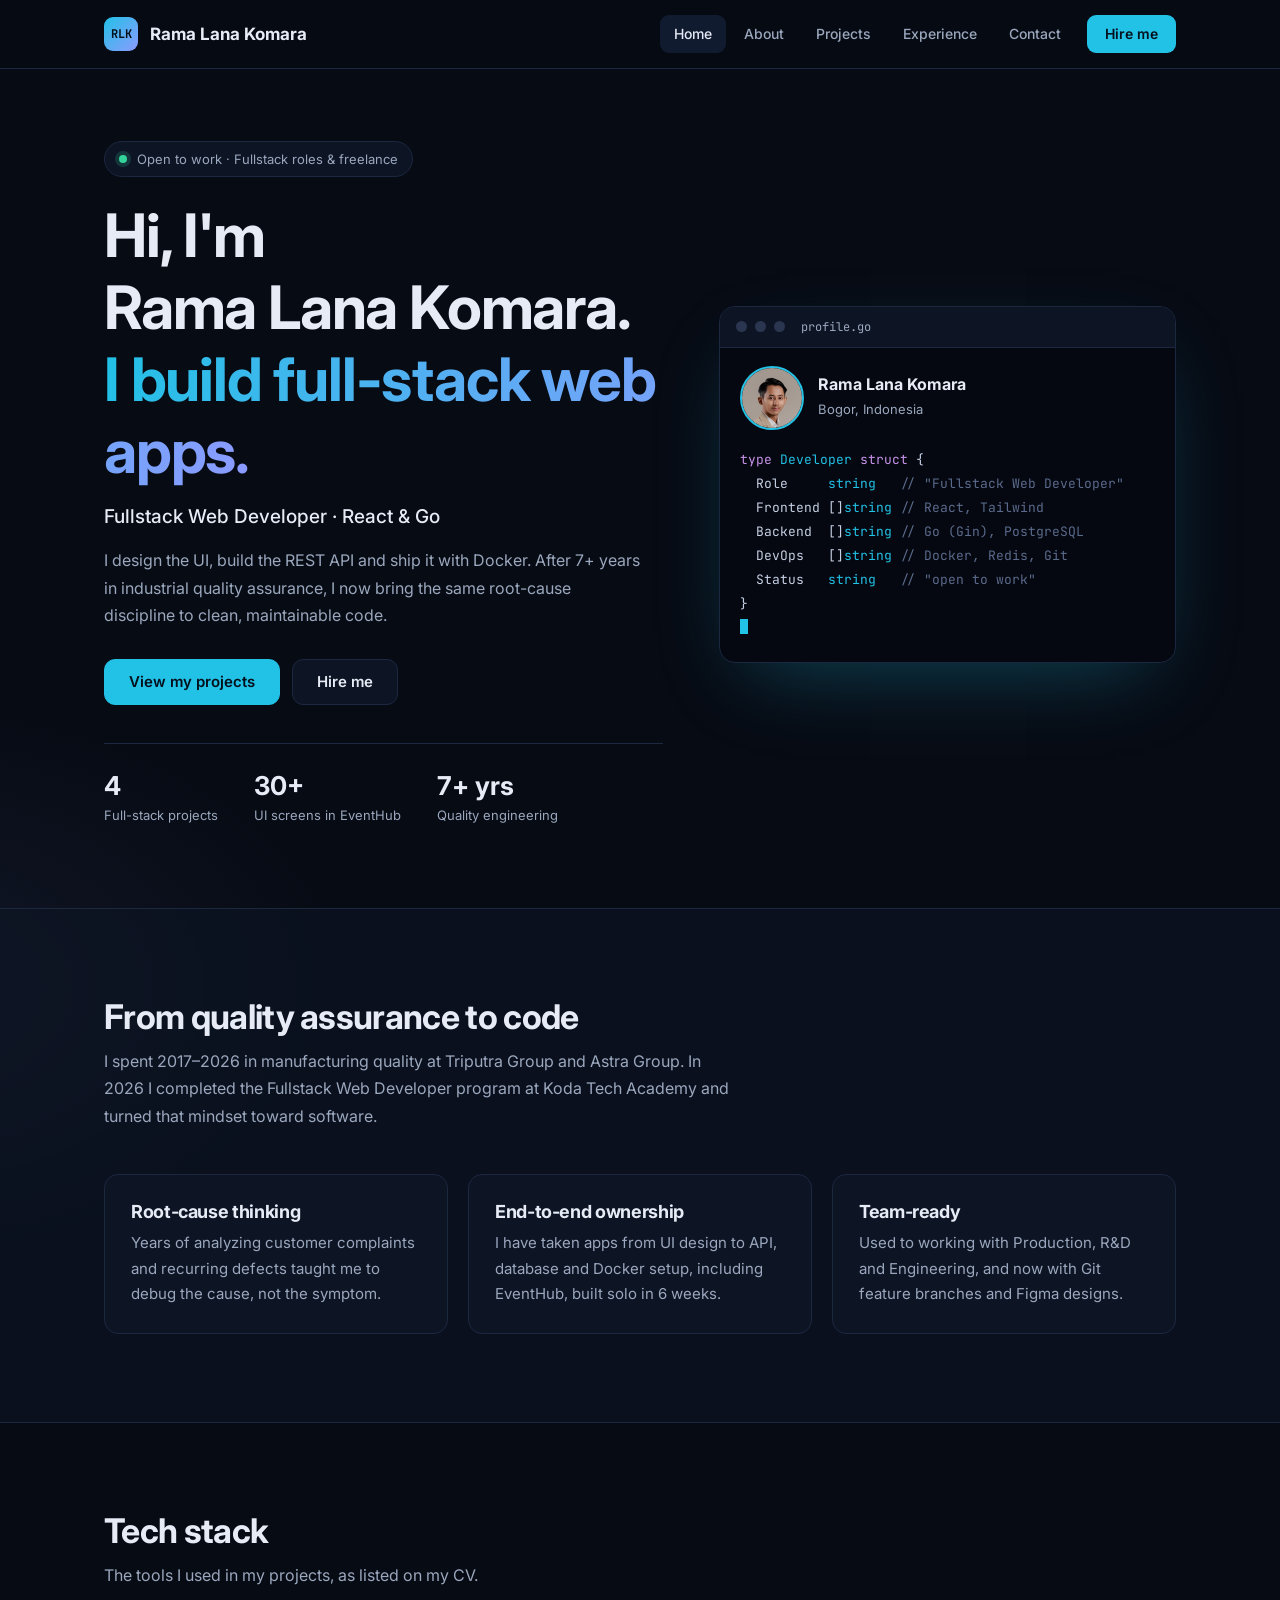
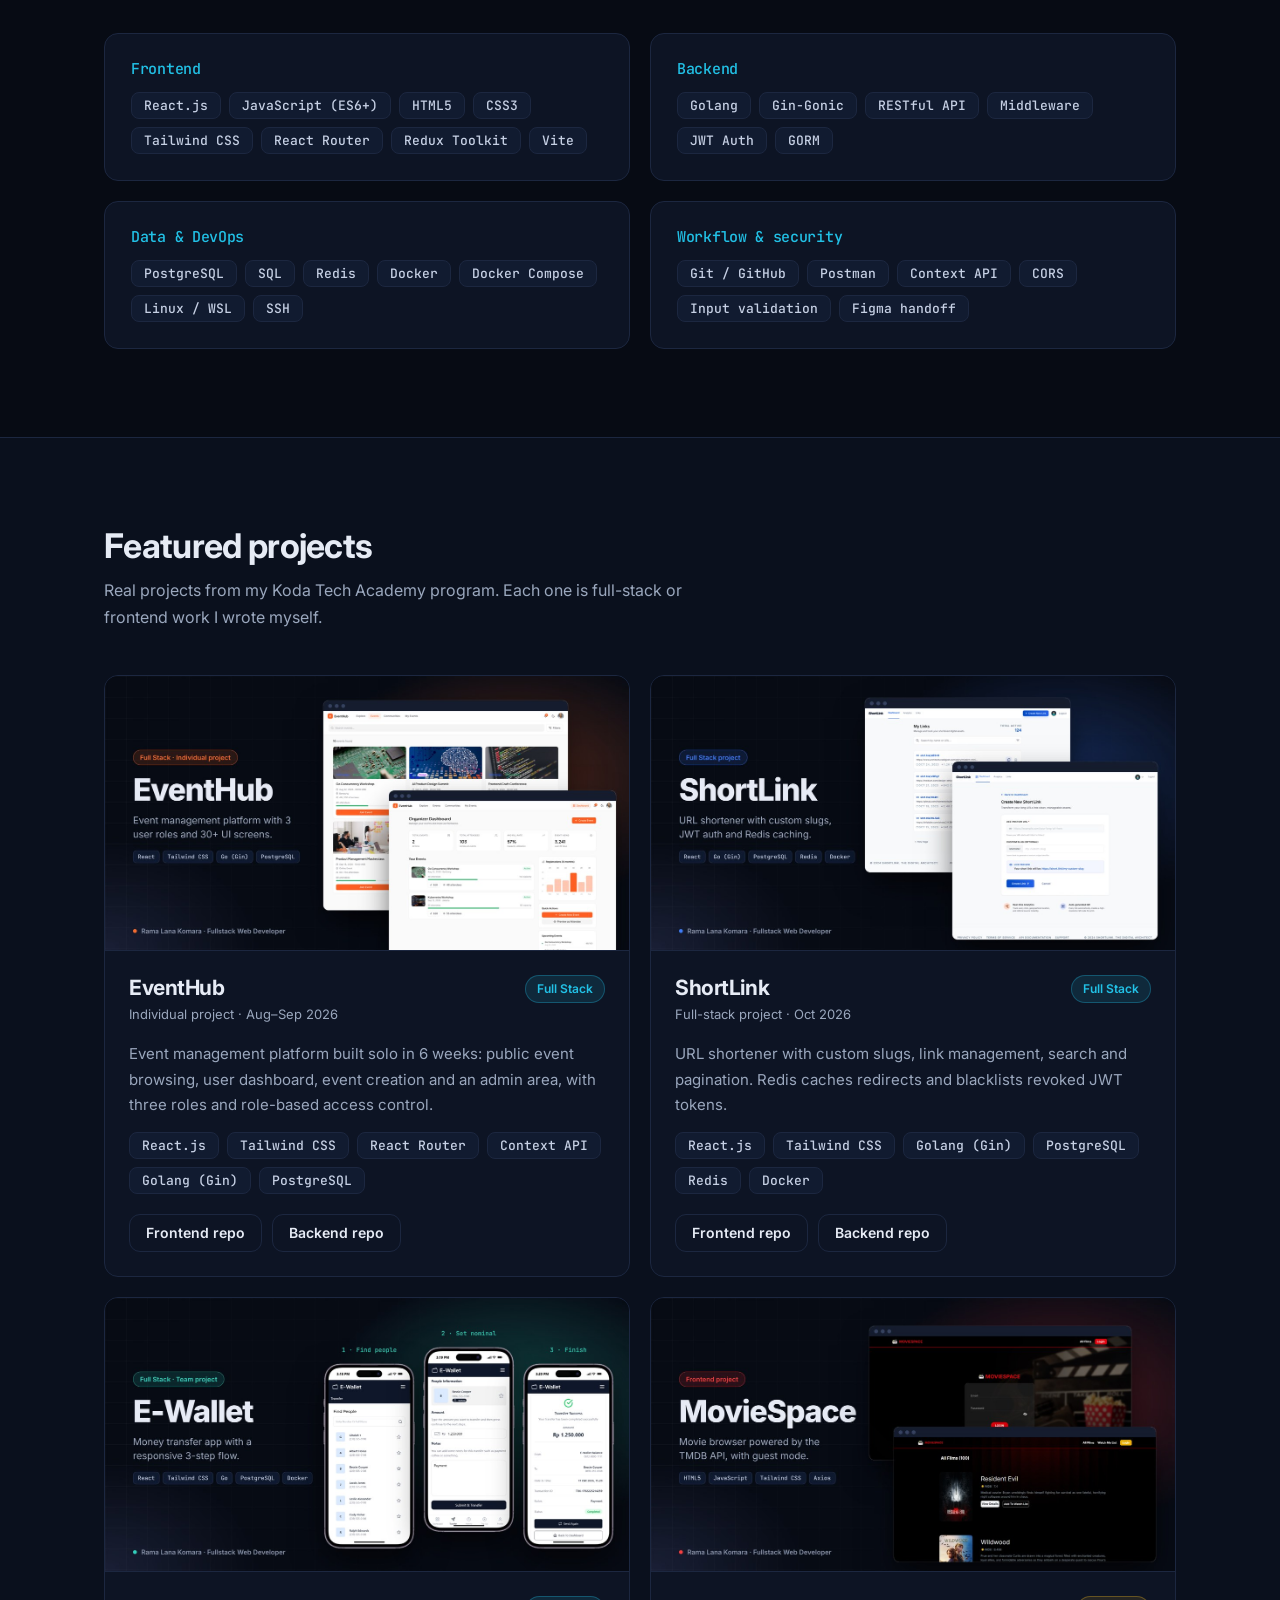
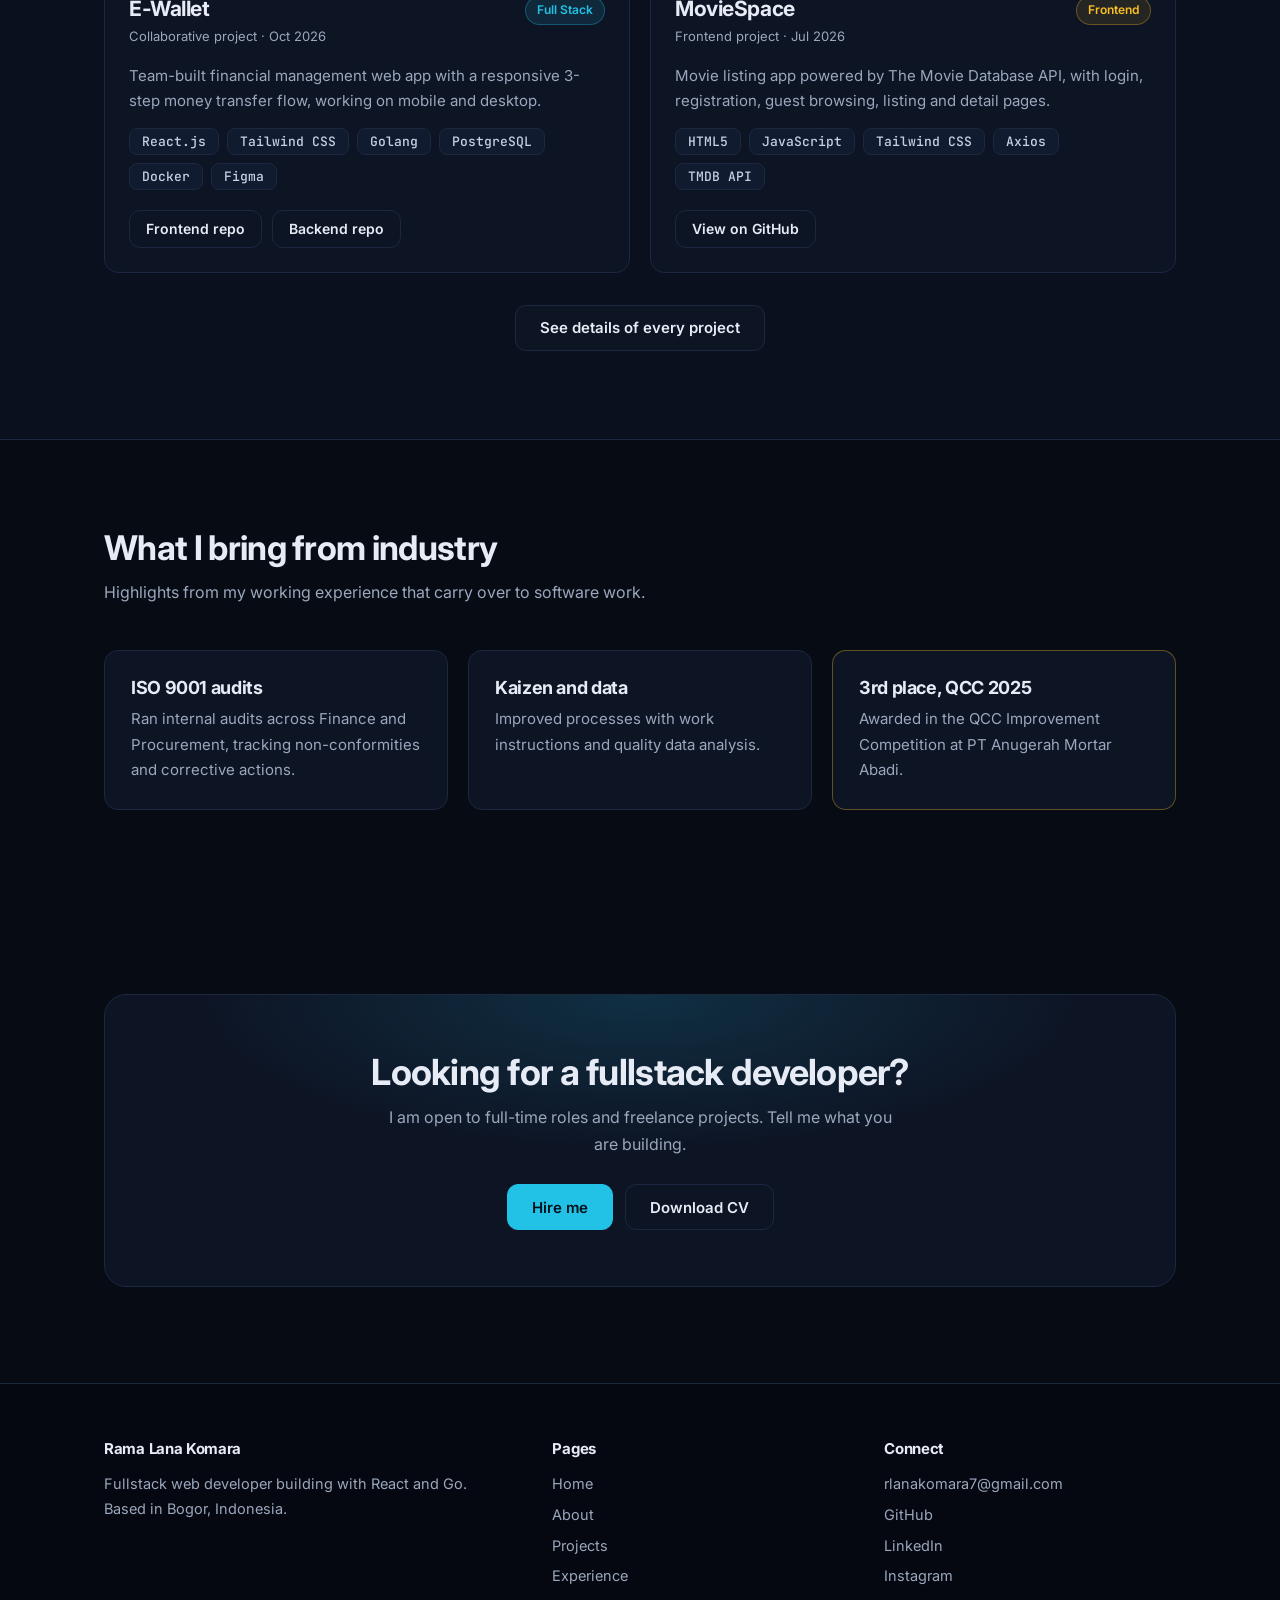
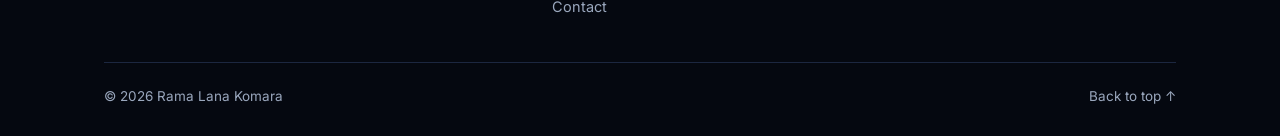
==== index.html @ b0b7e95e "Portfolio Updated" ====
<!doctype html>
<html lang="en">
  <head>
    <meta charset="UTF-8" />
    <meta name="viewport" content="width=device-width, initial-scale=1" />
    <meta name="format-detection" content="telephone=no" />
    <meta
      name="description"
      content="Fullstack Web Developer building with React and Go. Portfolio, projects and CV."
    />
    <meta name="theme-color" content="#070b14" />
    <title>Rama Lana Komara | Fullstack Web Developer</title>
    <link rel="preconnect" href="https://fonts.googleapis.com" />
    <link rel="preconnect" href="https://fonts.gstatic.com" crossorigin />
    <link
      href="https://fonts.googleapis.com/css2?family=Inter:wght@400;500;600;700&family=JetBrains+Mono:wght@400;500;700&display=swap"
      rel="stylesheet"
    />
    <link rel="stylesheet" href="styles.css" />
  </head>
  <body>
    <header>
      <div class="wrap bar">
        <a class="logo" href="index.html" aria-label="Rama Lana Komara, home"
          ><b>RLK</b>Rama Lana Komara</a
        >
        <button class="burger" aria-label="Toggle menu" aria-expanded="false">
          <span></span><span></span><span></span>
        </button>
        <nav aria-label="Main">
          <ul>
            <li><a href="index.html" aria-current="page">Home</a></li>
            <li><a href="about.html">About</a></li>
            <li><a href="project.html">Projects</a></li>
            <li><a href="experience.html">Experience</a></li>
            <li><a href="contact.html">Contact</a></li>
            <li><a href="contact.html?type=hire">Hire me</a></li>
          </ul>
        </nav>
      </div>
    </header>
    <main>
      <section class="hero" id="top">
        <div class="wrap">
          <div>
            <span class="pill"
              ><i class="dot"></i>Open to work · Fullstack roles &amp;
              freelance</span
            >
            <h1>
              Hi, I'm <br />
              Rama Lana Komara.<br /><span class="grad"
                >I build full-stack web apps.</span
              >
            </h1>
            <p class="role">Fullstack Web Developer · React &amp; Go</p>
            <p class="lead">
              I design the UI, build the REST API and ship it with Docker. After
              7+ years in industrial quality assurance, I now bring the same
              root-cause discipline to clean, maintainable code.
            </p>
            <div class="row">
              <a class="btn primary" href="project.html">View my projects</a
              ><a class="btn" href="contact.html?type=hire">Hire me</a>
            </div>
            <div class="stats">
              <div><b>4</b><span>Full-stack projects</span></div>
              <div><b>30+</b><span>UI screens in EventHub</span></div>
              <div><b>7+ yrs</b><span>Quality engineering</span></div>
            </div>
          </div>
          <div
            class="term"
            role="img"
            aria-label="Profile card written as Go code"
          >
            <div class="term-top">
              <i></i><i></i><i></i><span>profile.go</span>
            </div>
            <div class="term-id">
              <img src="assets/avatar.jpg" alt="Rama Lana Komara" />
              <div><b>Rama Lana Komara</b><span>Bogor, Indonesia</span></div>
            </div>
            <pre
              class="code"
            ><span class="k">type</span> <span class="t">Developer</span> <span class="k">struct</span> {
  Role     <span class="t">string</span>   <span class="c">// "Fullstack Web Developer"</span>
  Frontend []<span class="t">string</span> <span class="c">// React, Tailwind</span>
  Backend  []<span class="t">string</span> <span class="c">// Go (Gin), PostgreSQL</span>
  DevOps   []<span class="t">string</span> <span class="c">// Docker, Redis, Git</span>
  Status   <span class="t">string</span>   <span class="c">// "open to work"</span>
}
<span class="cur"></span></pre>
          </div>
        </div>
      </section>

      <section class="alt">
        <div class="wrap">
          <div class="head">
            <h2>From quality assurance to code</h2>
            <p>
              I spent 2017–2026 in manufacturing quality at Triputra Group and
              Astra Group. In 2026 I completed the Fullstack Web Developer
              program at Koda Tech Academy and turned that mindset toward
              software.
            </p>
          </div>
          <div class="grid g3">
            <div class="card">
              <h3>Root-cause thinking</h3>
              <p>
                Years of analyzing customer complaints and recurring defects
                taught me to debug the cause, not the symptom.
              </p>
            </div>
            <div class="card">
              <h3>End-to-end ownership</h3>
              <p>
                I have taken apps from UI design to API, database and Docker
                setup, including EventHub, built solo in 6 weeks.
              </p>
            </div>
            <div class="card">
              <h3>Team-ready</h3>
              <p>
                Used to working with Production, R&amp;D and Engineering, and
                now with Git feature branches and Figma designs.
              </p>
            </div>
          </div>
        </div>
      </section>

      <section>
        <div class="wrap">
          <div class="head">
            <h2>Tech stack</h2>
            <p>The tools I used in my projects, as listed on my CV.</p>
          </div>
          <div class="grid g2">
            <div class="card skill">
              <h3>Frontend</h3>
              <ul class="tags">
                <li>React.js</li>
                <li>JavaScript (ES6+)</li>
                <li>HTML5</li>
                <li>CSS3</li>
                <li>Tailwind CSS</li>
                <li>React Router</li>
                <li>Redux Toolkit</li>
                <li>Vite</li>
              </ul>
            </div>
            <div class="card skill">
              <h3>Backend</h3>
              <ul class="tags">
                <li>Golang</li>
                <li>Gin-Gonic</li>
                <li>RESTful API</li>
                <li>Middleware</li>
                <li>JWT Auth</li>
                <li>GORM</li>
              </ul>
            </div>
            <div class="card skill">
              <h3>Data & DevOps</h3>
              <ul class="tags">
                <li>PostgreSQL</li>
                <li>SQL</li>
                <li>Redis</li>
                <li>Docker</li>
                <li>Docker Compose</li>
                <li>Linux / WSL</li>
                <li>SSH</li>
              </ul>
            </div>
            <div class="card skill">
              <h3>Workflow & security</h3>
              <ul class="tags">
                <li>Git / GitHub</li>
                <li>Postman</li>
                <li>Context API</li>
                <li>CORS</li>
                <li>Input validation</li>
                <li>Figma handoff</li>
              </ul>
            </div>
          </div>
        </div>
      </section>

      <section class="alt">
        <div class="wrap">
          <div class="head">
            <h2>Featured projects</h2>
            <p>
              Real projects from my Koda Tech Academy program. Each one is
              full-stack or frontend work I wrote myself.
            </p>
          </div>
          <div class="grid g2">
            <article class="proj" data-cat="fullstack">
              <div class="cover">
                <img
                  src="assets/projects/eventhub.jpg"
                  alt="EventHub project preview"
                  width="1200"
                  height="627"
                  loading="lazy"
                />
              </div>
              <div class="pbody">
                <div class="ptop">
                  <div>
                    <h3>EventHub</h3>
                    <span class="muted" style="font-size: 13px"
                      >Individual project · Aug–Sep 2026</span
                    >
                  </div>
                  <span class="badge">Full Stack</span>
                </div>
                <p>
                  Event management platform built solo in 6 weeks: public event
                  browsing, user dashboard, event creation and an admin area,
                  with three roles and role-based access control.
                </p>
                <ul class="tags">
                  <li>React.js</li>
                  <li>Tailwind CSS</li>
                  <li>React Router</li>
                  <li>Context API</li>
                  <li>Golang (Gin)</li>
                  <li>PostgreSQL</li>
                </ul>
                <div class="pfoot">
                  <a
                    class="btn"
                    href="https://github.com/rlanakomara7/EventHub"
                    target="_blank"
                    rel="noopener"
                    >Frontend repo</a
                  ><a
                    class="btn"
                    href="https://github.com/rlanakomara7/koda-b9-eventhub-backend"
                    target="_blank"
                    rel="noopener"
                    >Backend repo</a
                  >
                </div>
              </div>
            </article>
            <article class="proj" data-cat="fullstack">
              <div class="cover">
                <img
                  src="assets/projects/shortlink.jpg"
                  alt="ShortLink project preview"
                  width="1200"
                  height="627"
                  loading="lazy"
                />
              </div>
              <div class="pbody">
                <div class="ptop">
                  <div>
                    <h3>ShortLink</h3>
                    <span class="muted" style="font-size: 13px"
                      >Full-stack project · Oct 2026</span
                    >
                  </div>
                  <span class="badge">Full Stack</span>
                </div>
                <p>
                  URL shortener with custom slugs, link management, search and
                  pagination. Redis caches redirects and blacklists revoked JWT
                  tokens.
                </p>
                <ul class="tags">
                  <li>React.js</li>
                  <li>Tailwind CSS</li>
                  <li>Golang (Gin)</li>
                  <li>PostgreSQL</li>
                  <li>Redis</li>
                  <li>Docker</li>
                </ul>
                <div class="pfoot">
                  <a
                    class="btn"
                    href="https://github.com/rlanakomara7/ShortLink-App-Frontend"
                    target="_blank"
                    rel="noopener"
                    >Frontend repo</a
                  ><a
                    class="btn"
                    href="https://github.com/rlanakomara7/ShortLink-App-Backend"
                    target="_blank"
                    rel="noopener"
                    >Backend repo</a
                  >
                </div>
              </div>
            </article>
            <article class="proj" data-cat="fullstack">
              <div class="cover">
                <img
                  src="assets/projects/ewallet.jpg"
                  alt="E-Wallet project preview"
                  width="1200"
                  height="627"
                  loading="lazy"
                />
              </div>
              <div class="pbody">
                <div class="ptop">
                  <div>
                    <h3>E-Wallet</h3>
                    <span class="muted" style="font-size: 13px"
                      >Collaborative project · Oct 2026</span
                    >
                  </div>
                  <span class="badge">Full Stack</span>
                </div>
                <p>
                  Team-built financial management web app with a responsive
                  3-step money transfer flow, working on mobile and desktop.
                </p>
                <ul class="tags">
                  <li>React.js</li>
                  <li>Tailwind CSS</li>
                  <li>Golang</li>
                  <li>PostgreSQL</li>
                  <li>Docker</li>
                  <li>Figma</li>
                </ul>
                <div class="pfoot">
                  <a
                    class="btn"
                    href="https://github.com/rlanakomara7/fe-workers-ewallet"
                    target="_blank"
                    rel="noopener"
                    >Frontend repo</a
                  ><a
                    class="btn"
                    href="https://github.com/rlanakomara7/api-workers-ewallet-be/tree/main/internal"
                    target="_blank"
                    rel="noopener"
                    >Backend repo</a
                  >
                </div>
              </div>
            </article>
            <article class="proj" data-cat="frontend">
              <div class="cover">
                <img
                  src="assets/projects/moviespace.jpg"
                  alt="MovieSpace project preview"
                  width="1200"
                  height="627"
                  loading="lazy"
                />
              </div>
              <div class="pbody">
                <div class="ptop">
                  <div>
                    <h3>MovieSpace</h3>
                    <span class="muted" style="font-size: 13px"
                      >Frontend project · Jul 2026</span
                    >
                  </div>
                  <span class="badge fe">Frontend</span>
                </div>
                <p>
                  Movie listing app powered by The Movie Database API, with
                  login, registration, guest browsing, listing and detail pages.
                </p>
                <ul class="tags">
                  <li>HTML5</li>
                  <li>JavaScript</li>
                  <li>Tailwind CSS</li>
                  <li>Axios</li>
                  <li>TMDB API</li>
                </ul>
                <div class="pfoot">
                  <a
                    class="btn"
                    href="https://github.com/rlanakomara7/Movie-Catalog-App-Rama-Lana-Komara"
                    target="_blank"
                    rel="noopener"
                    >View on GitHub</a
                  >
                </div>
              </div>
            </article>
          </div>
          <div class="more">
            <a class="btn" href="project.html">See details of every project</a>
          </div>
        </div>
      </section>

      <section>
        <div class="wrap">
          <div class="head">
            <h2>What I bring from industry</h2>
            <p>
              Highlights from my working experience that carry over to software
              work.
            </p>
          </div>
          <div class="grid g3">
            <div class="card">
              <h3>ISO 9001 audits</h3>
              <p>
                Ran internal audits across Finance and Procurement, tracking
                non-conformities and corrective actions.
              </p>
            </div>
            <div class="card">
              <h3>Kaizen and data</h3>
              <p>
                Improved processes with work instructions and quality data
                analysis.
              </p>
            </div>
            <div class="card" style="border-color: rgba(251, 191, 36, 0.35)">
              <h3>3rd place, QCC 2025</h3>
              <p>
                Awarded in the QCC Improvement Competition at PT Anugerah Mortar
                Abadi.
              </p>
            </div>
          </div>
        </div>
      </section>
      <section class="cta">
        <div class="wrap">
          <div class="box">
            <h2>Looking for a fullstack developer?</h2>
            <p>
              I am open to full-time roles and freelance projects. Tell me what
              you are building.
            </p>
            <div class="row">
              <a class="btn primary" href="contact.html?type=hire">Hire me</a
              ><a class="btn" href="assets/CV_RamaLanaKomara.pdf" download
                >Download CV</a
              >
            </div>
          </div>
        </div>
      </section>
    </main>
    <footer>
      <div class="wrap">
        <div class="fgrid">
          <div>
            <h3>Rama Lana Komara</h3>
            <p>
              Fullstack web developer building with React and Go. Based in
              Bogor, Indonesia.
            </p>
          </div>
          <div>
            <h3>Pages</h3>
            <ul>
              <li><a href="index.html">Home</a></li>
              <li><a href="about.html">About</a></li>
              <li><a href="project.html">Projects</a></li>
              <li><a href="experience.html">Experience</a></li>
              <li><a href="contact.html">Contact</a></li>
            </ul>
          </div>
          <div>
            <h3>Connect</h3>
            <ul>
              <li>
                <a href="mailto:rlanakomara7@gmail.com"
                  >rlanakomara7@gmail.com</a
                >
              </li>
              <li>
                <a
                  href="https://github.com/rlanakomara7"
                  target="_blank"
                  rel="noopener"
                  >GitHub</a
                >
              </li>
              <li>
                <a
                  href="https://www.linkedin.com/in/rama-lana-komara/"
                  target="_blank"
                  rel="noopener"
                  >LinkedIn</a
                >
              </li>
              <li>
                <a
                  href="https://www.instagram.com/ramalana.k/"
                  target="_blank"
                  rel="noopener"
                  >Instagram</a
                >
              </li>
            </ul>
          </div>
        </div>
        <div class="copy">
          <span>&copy; 2026 Rama Lana Komara</span
          ><a href="#top">Back to top ↑</a>
        </div>
      </div>
    </footer>
    <script src="script.js"></script>
  </body>
</html>
---- styles.css ----
:root{--bg:#070b14;--surface:#0d1424;--surface2:#111b30;--line:#1c2740;--text:#e6ebf5;--muted:#9aa7bd;--accent:#22c1e6;--accent2:#8b9bff;--amber:#fbbf24;--ok:#34d399;--r:14px;--mono:"JetBrains Mono",ui-monospace,Menlo,Consolas,monospace}
*{margin:0;padding:0;box-sizing:border-box}
html{scroll-behavior:smooth}
body{font-family:"Inter",system-ui,sans-serif;background:var(--bg);color:var(--text);line-height:1.7;overflow-x:hidden;background-image:radial-gradient(60rem 30rem at 85% -10%,rgba(34,193,230,.12),transparent 60%),radial-gradient(50rem 30rem at -10% 20%,rgba(139,155,255,.09),transparent 60%)}
a{color:inherit;text-decoration:none}
ul{list-style:none}
:focus-visible{outline:2px solid var(--accent);outline-offset:3px;border-radius:6px}
.wrap{max-width:1120px;margin:0 auto;padding:0 24px}
section{padding:88px 0}
.alt{background:rgba(13,20,36,.6);border-block:1px solid var(--line)}
h1,h2,h3{line-height:1.2;letter-spacing:-.02em}
.head{max-width:640px;margin-bottom:44px}
.head h2{font-size:clamp(26px,3.4vw,34px);margin-bottom:10px}
.head p,.muted{color:var(--muted)}
.mono{font-family:var(--mono)}
/* header */
header{position:sticky;top:0;z-index:50;background:rgba(7,11,20,.82);backdrop-filter:blur(14px);border-bottom:1px solid var(--line)}
.bar{height:68px;display:flex;align-items:center;justify-content:space-between;gap:24px}
.logo{display:flex;align-items:center;gap:12px;font-weight:700;font-size:17px;line-height:1}
.logo b{display:grid;place-items:center;width:34px;height:34px;border-radius:9px;background:linear-gradient(135deg,var(--accent),var(--accent2));color:#04101c;font:700 12px var(--mono)}
nav ul{display:flex;align-items:center;gap:4px}
nav a{display:flex;align-items:center;height:38px;padding:0 14px;border-radius:9px;font-size:14px;font-weight:500;color:var(--muted);transition:.2s}
nav a:hover{color:var(--text);background:var(--surface2)}
nav a[aria-current]{color:var(--text);background:var(--surface2)}
nav li:last-child{margin-left:8px}
nav li:last-child a{background:var(--accent);color:#04101c;font-weight:600;padding:0 18px}
nav li:last-child a:hover{background:#5fd6f0}
.burger{display:none;width:40px;height:40px;border:1px solid var(--line);border-radius:10px;background:var(--surface);cursor:pointer;flex-direction:column;justify-content:center;align-items:center;gap:5px}
.burger span{width:18px;height:2px;background:var(--text);border-radius:2px;transition:.25s}
.burger[aria-expanded=true] span:nth-child(1){transform:translateY(7px) rotate(45deg)}
.burger[aria-expanded=true] span:nth-child(2){opacity:0}
.burger[aria-expanded=true] span:nth-child(3){transform:translateY(-7px) rotate(-45deg)}
/* buttons */
.btn{display:inline-flex;align-items:center;justify-content:center;gap:8px;height:46px;padding:0 24px;border-radius:11px;font-weight:600;font-size:15px;border:1px solid var(--line);background:var(--surface);cursor:pointer;transition:.2s;font-family:inherit;color:var(--text)}
.btn:hover{border-color:var(--accent);transform:translateY(-1px)}
.btn.primary{background:var(--accent);color:#04101c;border-color:var(--accent)}
.btn.primary:hover{background:#5fd6f0}
.row{display:flex;flex-wrap:wrap;gap:12px}
/* hero */
.hero{padding:72px 0 80px}
.hero .wrap{display:grid;grid-template-columns:1.1fr .9fr;gap:56px;align-items:center}
.pill{display:inline-flex;align-items:center;gap:10px;padding:6px 14px;border:1px solid var(--line);border-radius:99px;background:var(--surface);font-size:13px;color:var(--muted);margin-bottom:22px}
.dot{width:8px;height:8px;border-radius:50%;background:var(--ok);box-shadow:0 0 0 4px rgba(52,211,153,.18)}
.hero h1{font-size:clamp(38px,5.4vw,60px);margin-bottom:14px}
.grad{background:linear-gradient(100deg,var(--accent),var(--accent2));-webkit-background-clip:text;background-clip:text;color:transparent}
.role{font-size:19px;color:var(--text);font-weight:500;margin-bottom:14px}
.hero .lead{color:var(--muted);max-width:540px;margin-bottom:30px}
.stats{display:flex;gap:36px;margin-top:38px;padding-top:26px;border-top:1px solid var(--line)}
.stats b{display:block;font-size:26px;line-height:1.2}
.stats span{font-size:13px;color:var(--muted)}
.term{background:#050810;border:1px solid var(--line);border-radius:16px;box-shadow:0 30px 80px -30px rgba(34,193,230,.35);overflow:hidden}
.term-top{display:flex;align-items:center;gap:8px;padding:12px 16px;border-bottom:1px solid var(--line);background:var(--surface)}
.term-top i{width:11px;height:11px;border-radius:50%;background:#2a3550}
.term-top span{margin-left:8px;font:12px var(--mono);color:var(--muted)}
.term-id{display:flex;align-items:center;gap:14px;padding:18px 20px 4px}
.term-id img{width:64px;height:64px;border-radius:50%;object-fit:cover;object-position:50% 50%;border:2px solid var(--accent)}
.term-id b{display:block;line-height:1.3}
.term-id span{font-size:13px;color:var(--muted)}
pre.code{padding:14px 20px 22px;font:13px/1.85 var(--mono);color:#c6d0e4;overflow-x:auto}
.k{color:#c792ea}.t{color:var(--accent)}.s{color:#a5e075}.c{color:#5b6b8c}
.cur{display:inline-block;width:8px;height:15px;background:var(--accent);vertical-align:-2px;animation:blink 1.1s steps(1) infinite}
@keyframes blink{50%{opacity:0}}
/* cards & grids */
.grid{display:grid;gap:20px}
.g3{grid-template-columns:repeat(3,1fr)}.g2{grid-template-columns:repeat(2,1fr)}
.card{background:var(--surface);border:1px solid var(--line);border-radius:var(--r);padding:26px}
.card h3{font-size:18px;margin-bottom:8px}
.card p{color:var(--muted);font-size:15px}
.tags{display:flex;flex-wrap:wrap;gap:8px}
.tags li{padding:4px 12px;border:1px solid var(--line);border-radius:8px;background:var(--surface2);font:500 13px var(--mono);color:#c6d0e4}
.skill h3{font-size:15px;color:var(--accent);margin-bottom:14px;font-family:var(--mono);font-weight:500}
/* projects */
.filters{display:flex;flex-wrap:wrap;gap:8px;margin-bottom:28px}
.filter{height:40px;padding:0 18px;border-radius:99px;border:1px solid var(--line);background:var(--surface);color:var(--muted);font:500 14px "Inter",sans-serif;cursor:pointer;transition:.2s}
.filter:hover{color:var(--text);border-color:var(--accent)}
.filter[aria-pressed=true]{background:var(--accent);color:#04101c;border-color:var(--accent);font-weight:600}
.filter small{opacity:.7;margin-left:6px}
.proj{display:flex;flex-direction:column;background:var(--surface);border:1px solid var(--line);border-radius:var(--r);overflow:hidden;transition:.2s}
.proj:hover{border-color:#2b3b5e}
.proj[hidden]{display:none}
.cover{height:190px;padding:18px;display:flex;flex-direction:column;justify-content:center;gap:8px;font:12.5px/1.6 var(--mono);color:#c6d0e4;border-bottom:1px solid var(--line);background:linear-gradient(135deg,#0a1226,#0d1b36)}
.cover.c2{background:linear-gradient(135deg,#0a1a24,#0c2a33)}.cover.c3{background:linear-gradient(135deg,#140f2a,#1b1840)}.cover.c4{background:linear-gradient(135deg,#1a1220,#2a1530)}
.chips{display:flex;flex-wrap:wrap;gap:8px}
.chip{padding:3px 10px;border-radius:7px;background:rgba(255,255,255,.07);border:1px solid rgba(255,255,255,.1)}
.posters{display:grid;grid-template-columns:repeat(5,1fr);gap:7px}
.posters i{aspect-ratio:2/3;border-radius:5px;background:linear-gradient(160deg,#ff8a65,#8b5cf6);opacity:.85}
.posters i:nth-child(2n){background:linear-gradient(160deg,#22c1e6,#4f46e5)}.posters i:nth-child(3n){background:linear-gradient(160deg,#fbbf24,#ef4444)}
.pbody{padding:24px;display:flex;flex-direction:column;gap:14px;flex:1}
.ptop{display:flex;justify-content:space-between;align-items:start;gap:12px}
.ptop h3{font-size:21px}
.badge{flex:none;padding:3px 11px;border-radius:99px;font-size:12px;font-weight:600;background:rgba(34,193,230,.12);color:var(--accent);border:1px solid rgba(34,193,230,.3)}
.badge.fe{background:rgba(251,191,36,.1);color:var(--amber);border-color:rgba(251,191,36,.3)}
.pbody>p{color:var(--muted);font-size:15px}
details{border-top:1px solid var(--line);padding-top:12px}
summary{cursor:pointer;font-size:14px;font-weight:600;color:var(--accent);list-style:none}
summary::-webkit-details-marker{display:none}
summary::after{content:" +"}details[open] summary::after{content:" −"}
details ul{margin:12px 0 0 18px;list-style:disc;color:var(--muted);font-size:14px;display:grid;gap:6px}
.pfoot{margin-top:auto;display:flex;gap:10px;padding-top:6px}
.pfoot .btn{height:38px;padding:0 16px;font-size:14px}
.more{margin-top:32px;text-align:center}
/* page header */
.ph{padding:72px 0 40px}
.ph h1{font-size:clamp(34px,5vw,50px);margin-bottom:12px}
.ph p{color:var(--muted);max-width:620px}
/* timeline */
.tl{border-left:1px solid var(--line);margin-left:6px;display:grid;gap:22px}
.tli{position:relative;padding-left:28px}
.tli::before{content:"";position:absolute;left:-6px;top:9px;width:11px;height:11px;border-radius:50%;background:var(--accent);box-shadow:0 0 0 4px var(--bg)}
.tli .card{padding:24px}
.tlh{display:flex;justify-content:space-between;flex-wrap:wrap;gap:4px 16px;margin-bottom:4px}
.tlh h3{margin:0}
.date{font:13px var(--mono);color:var(--accent)}
.org{color:var(--muted);font-size:14px;margin-bottom:12px}
.card ul.bul{list-style:disc;margin-left:18px;display:grid;gap:6px;color:var(--muted);font-size:14.5px}
.award{border-color:rgba(251,191,36,.35);background:linear-gradient(135deg,rgba(251,191,36,.08),var(--surface))}
.award .date{color:var(--amber)}
/* about */
.about{display:grid;grid-template-columns:.8fr 1.2fr;gap:56px;align-items:center}
.about img{width:100%;aspect-ratio:1;object-fit:cover;object-position:50% 20%;border-radius:20px;border:1px solid var(--line)}
.about p{color:var(--muted);margin-bottom:16px}
/* cta */
.cta{text-align:center;padding:96px 0}
.cta .box{padding:56px 24px;border:1px solid var(--line);border-radius:22px;background:radial-gradient(40rem 14rem at 50% 0,rgba(34,193,230,.16),transparent 70%),var(--surface)}
.cta h2{font-size:clamp(26px,3.6vw,36px);margin-bottom:10px}
.cta p{color:var(--muted);max-width:520px;margin:0 auto 26px}
.cta .row{justify-content:center}
/* contact */
.clayout{display:grid;grid-template-columns:1.3fr .7fr;gap:28px;align-items:start}
form{display:grid;gap:18px}
.two{display:grid;grid-template-columns:1fr 1fr;gap:18px}
label{display:grid;gap:7px;font-size:14px;font-weight:500}
label em{color:var(--accent);font-style:normal}
input,select,textarea{width:100%;padding:12px 14px;border-radius:10px;border:1px solid var(--line);background:var(--bg);color:var(--text);font:15px "Inter",sans-serif;transition:.2s}
input:focus,select:focus,textarea:focus{outline:none;border-color:var(--accent);box-shadow:0 0 0 3px rgba(34,193,230,.2)}
textarea{min-height:140px;resize:vertical}
.hp{position:absolute;left:-9999px}
.status{padding:12px 16px;border-radius:10px;font-size:14px;border:1px solid var(--line)}
.status[hidden]{display:none}.status.ok{border-color:rgba(52,211,153,.5);background:rgba(52,211,153,.08);color:#a7f3d0}.status.err{border-color:rgba(251,113,133,.5);background:rgba(251,113,133,.08);color:#fecdd3}
.side{display:grid;gap:20px}
.side h3{margin-bottom:14px}
.info{display:grid;gap:14px;font-size:14.5px}
.info small{display:block;color:var(--muted);font-size:12.5px}
.info a{color:var(--accent)}
.hire li{display:flex;gap:10px;color:var(--muted);font-size:14.5px;margin-bottom:10px}
.hire li::before{content:"✓";color:var(--ok);font-weight:700}
/* footer */
footer{border-top:1px solid var(--line);padding:56px 0 28px;background:#050810}
.fgrid{display:grid;grid-template-columns:1.4fr 1fr 1fr;gap:40px;margin-bottom:36px}
footer h3{font-size:15px;margin-bottom:14px}
footer p,footer li{color:var(--muted);font-size:14.5px}
footer li{margin-bottom:6px}
footer a:hover{color:var(--accent)}
.copy{display:flex;justify-content:space-between;gap:12px;flex-wrap:wrap;padding-top:22px;border-top:1px solid var(--line);font-size:13.5px;color:var(--muted)}
@media(max-width:900px){
.hero .wrap,.about,.clayout{grid-template-columns:1fr}
.g3{grid-template-columns:1fr 1fr}.fgrid{grid-template-columns:1fr 1fr}
.burger{display:flex}
nav{position:absolute;top:68px;left:0;right:0;background:var(--bg);border-bottom:1px solid var(--line);display:none;padding:12px 24px 20px}
nav.open{display:block}
nav ul{flex-direction:column;align-items:stretch}
nav li:last-child{margin:8px 0 0}nav li:last-child a{justify-content:center}
}
@media(max-width:640px){
section{padding:64px 0}
.g3,.g2,.two,.fgrid{grid-template-columns:1fr}
.stats{gap:22px}.cover{height:170px}
}
@media(prefers-reduced-motion:reduce){*{animation:none!important;transition:none!important}html{scroll-behavior:auto}}

.cover{height:auto;padding:0;display:block;aspect-ratio:1200/627;background:none}.cover img{width:100%;height:100%;object-fit:cover;display:block}
.pfoot{flex-wrap:wrap}
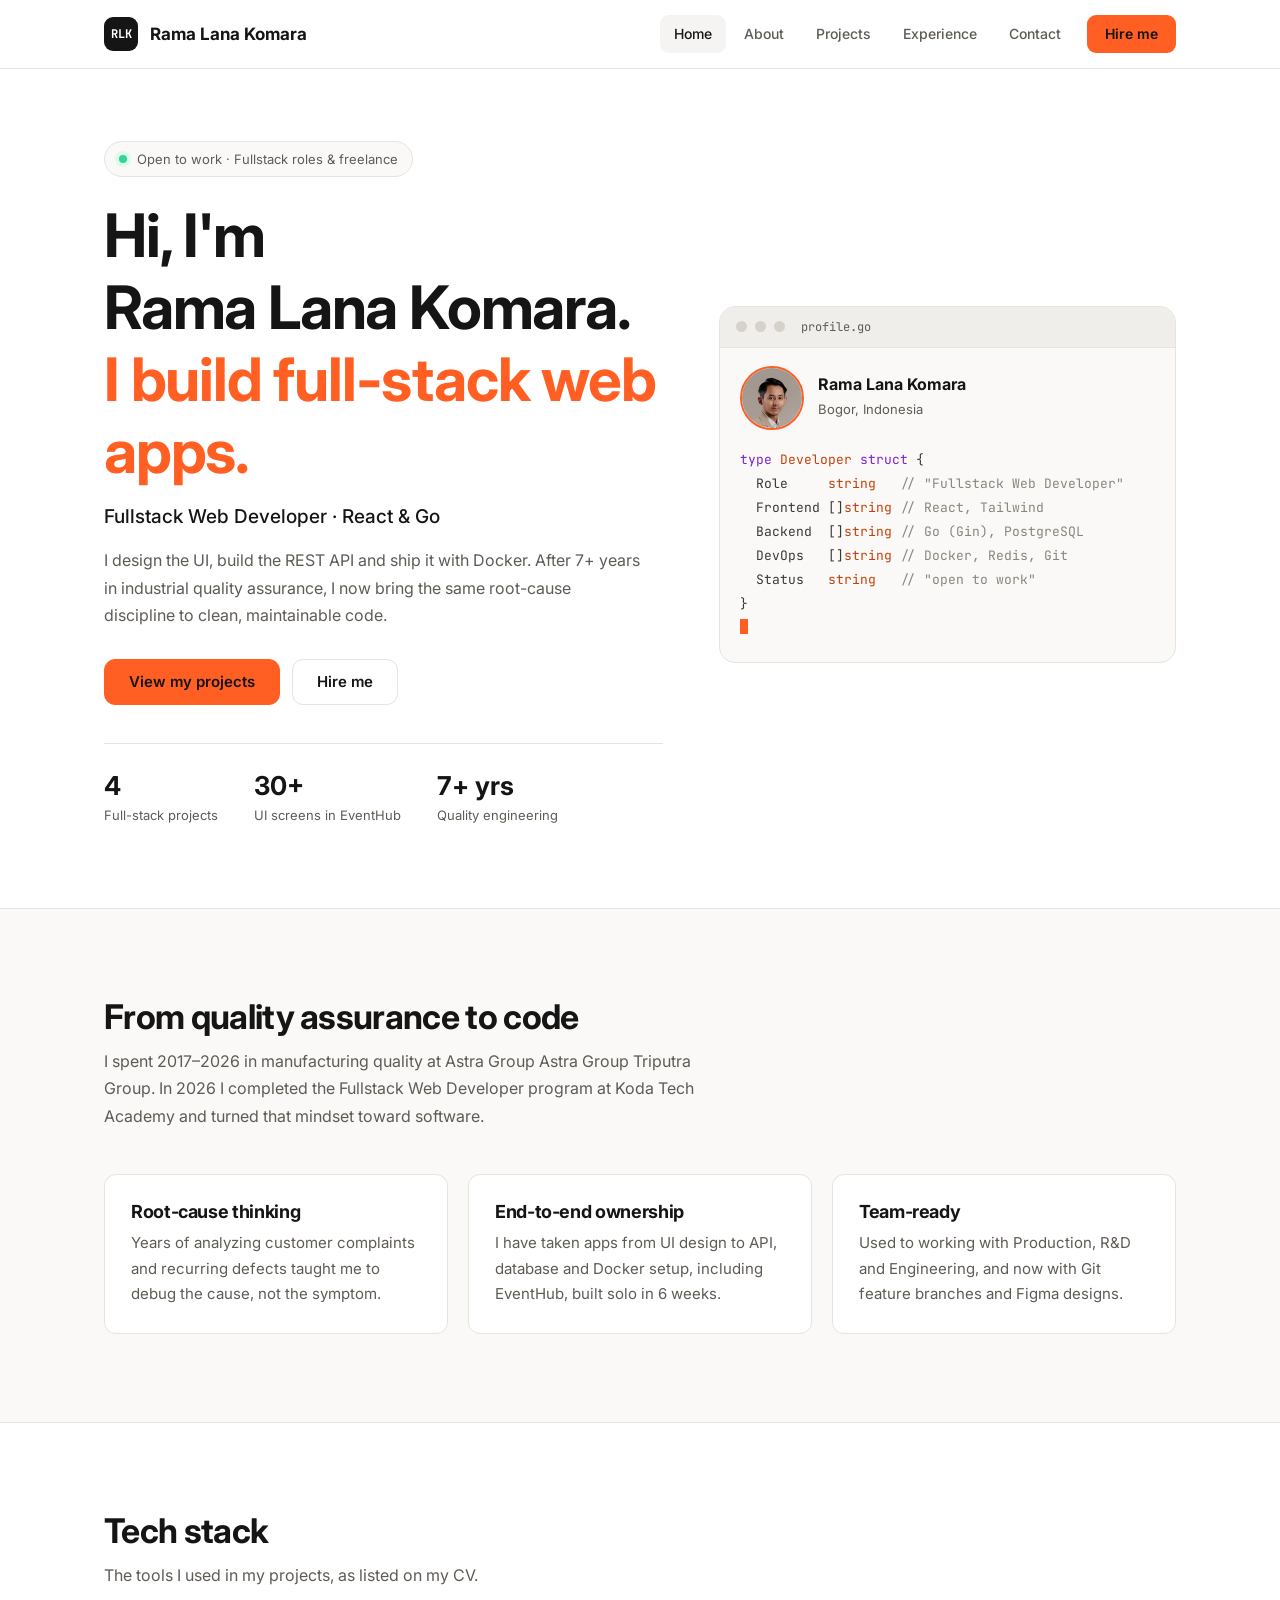
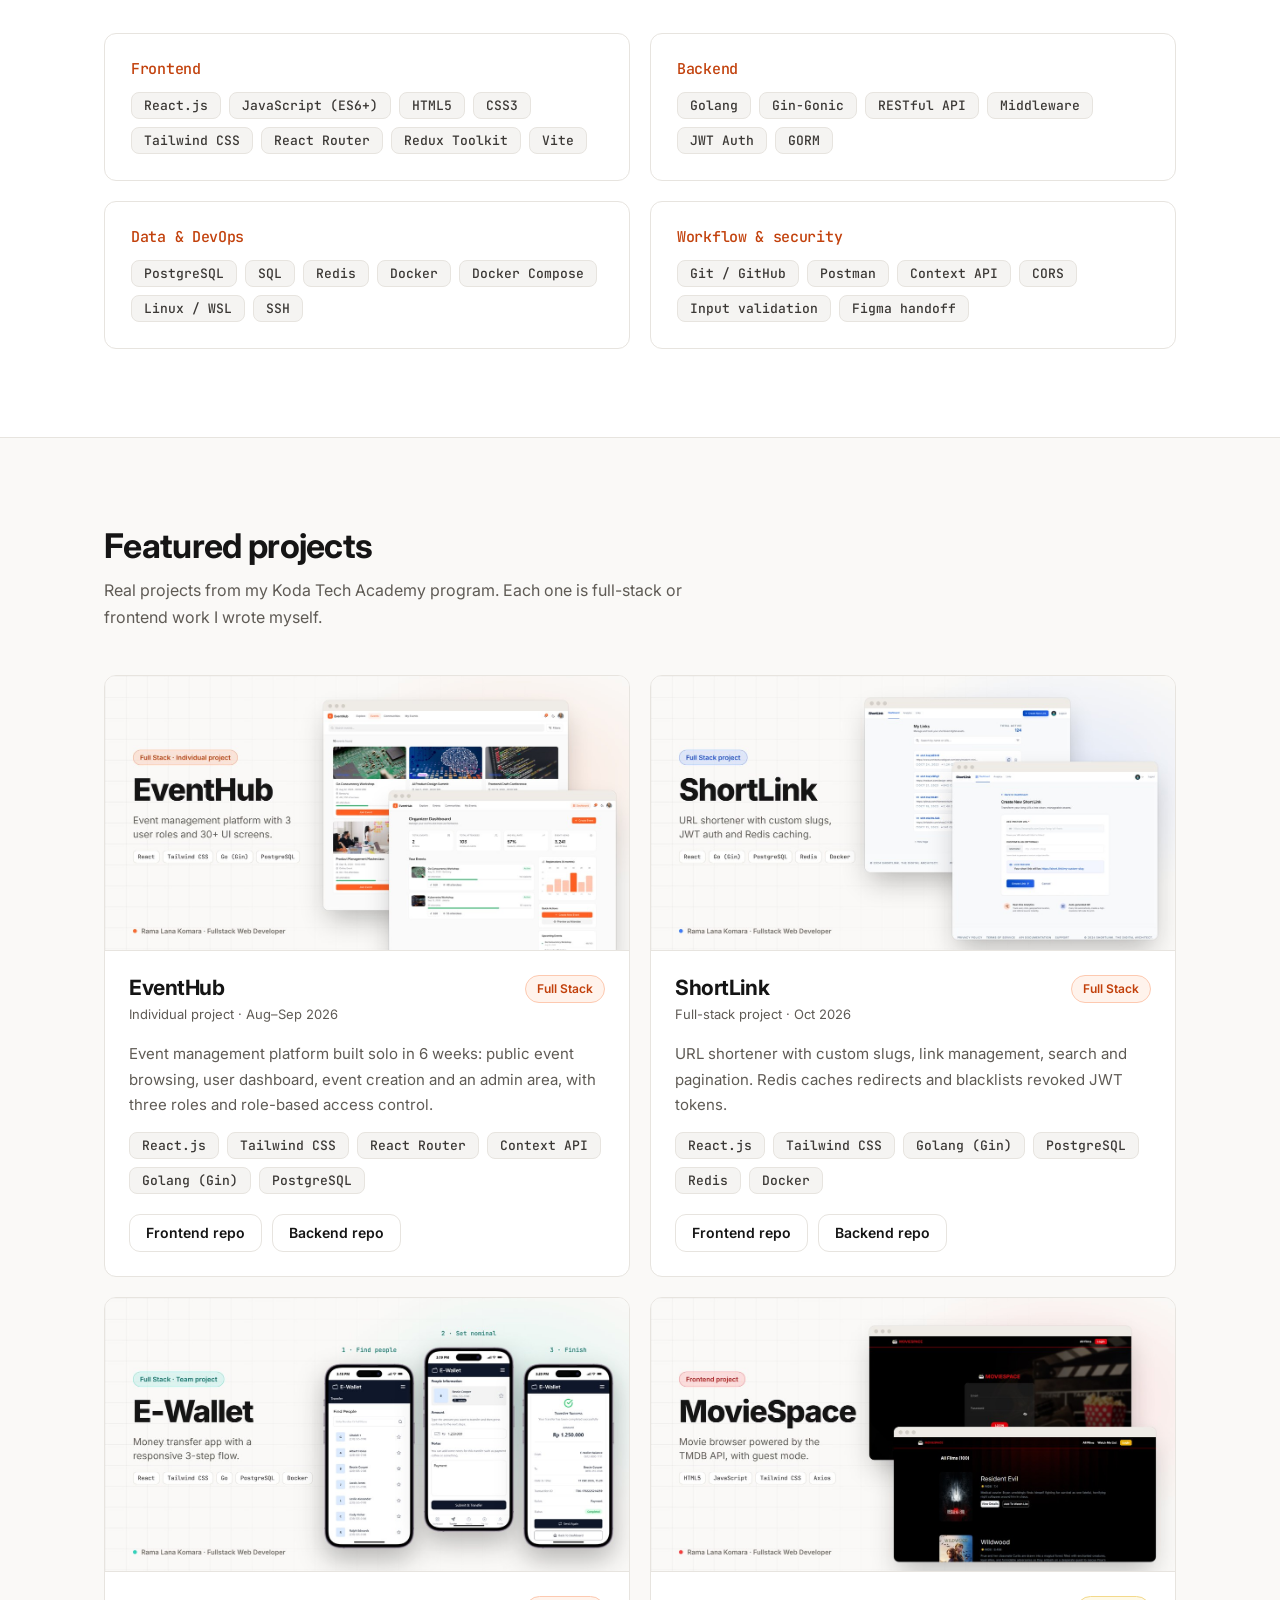
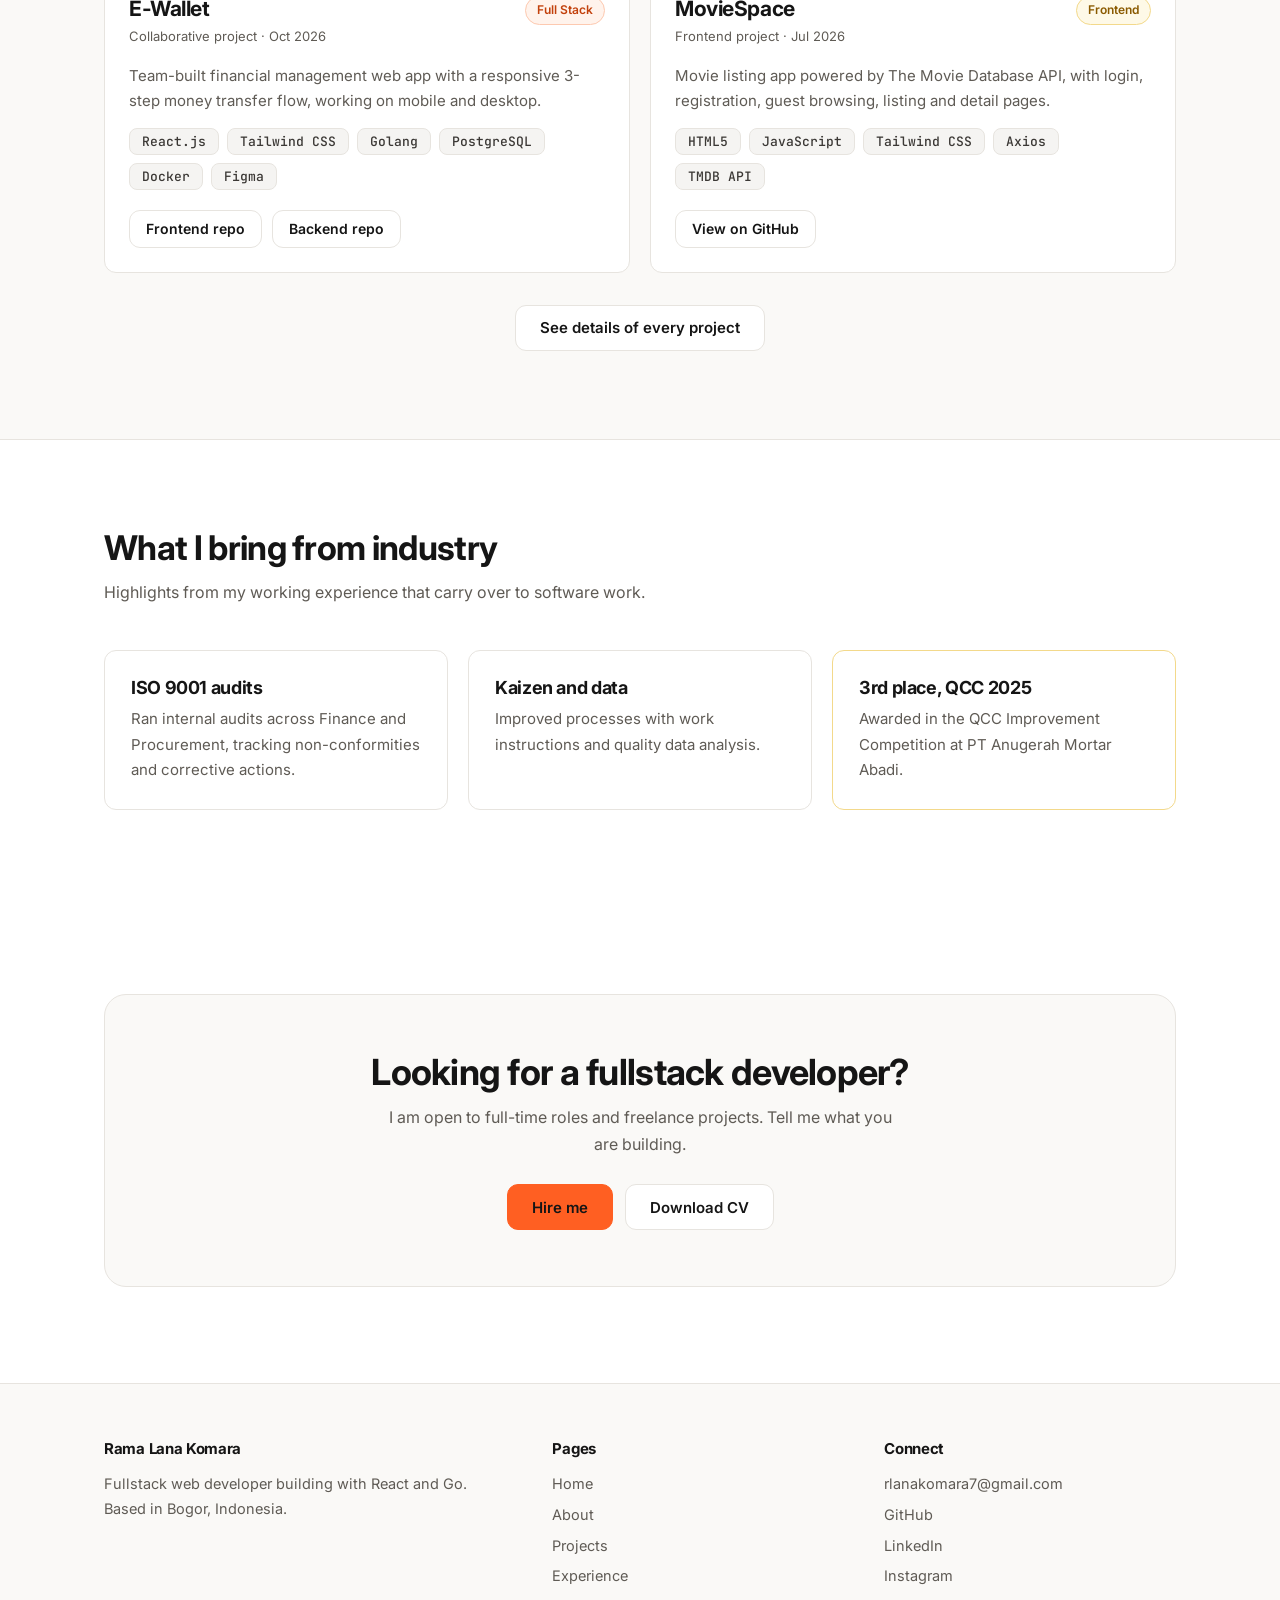
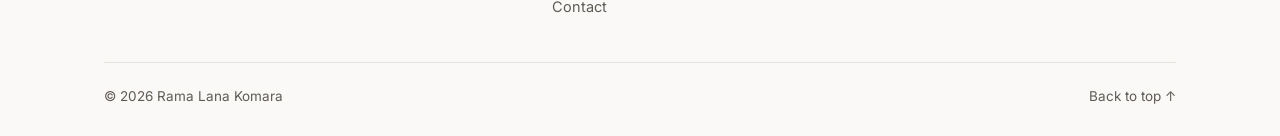
==== commit d4c1d47a: "Apply ligth theme" ====
--- a/index.html
+++ b/index.html
@@ -8,7 +8,7 @@
       name="description"
       content="Fullstack Web Developer building with React and Go. Portfolio, projects and CV."
     />
-    <meta name="theme-color" content="#070b14" />
+    <meta name="theme-color" content="#ffffff" />
     <title>Rama Lana Komara | Fullstack Web Developer</title>
     <link rel="preconnect" href="https://fonts.googleapis.com" />
     <link rel="preconnect" href="https://fonts.gstatic.com" crossorigin />
@@ -100,10 +100,10 @@
           <div class="head">
             <h2>From quality assurance to code</h2>
             <p>
-              I spent 2017–2026 in manufacturing quality at Triputra Group and
-              Astra Group. In 2026 I completed the Fullstack Web Developer
-              program at Koda Tech Academy and turned that mindset toward
-              software.
+              I spent 2017–2026 in manufacturing quality at Astra Group Astra
+              Group Triputra Group. In 2026 I completed the Fullstack Web
+              Developer program at Koda Tech Academy and turned that mindset
+              toward software.
             </p>
           </div>
           <div class="grid g3">
@@ -422,7 +422,7 @@
                 analysis.
               </p>
             </div>
-            <div class="card" style="border-color: rgba(251, 191, 36, 0.35)">
+            <div class="card" style="border-color: #f3d98b">
               <h3>3rd place, QCC 2025</h3>
               <p>
                 Awarded in the QCC Improvement Competition at PT Anugerah Mortar
--- a/styles.css
+++ b/styles.css
@@ -1,172 +1,1097 @@
-:root{--bg:#070b14;--surface:#0d1424;--surface2:#111b30;--line:#1c2740;--text:#e6ebf5;--muted:#9aa7bd;--accent:#22c1e6;--accent2:#8b9bff;--amber:#fbbf24;--ok:#34d399;--r:14px;--mono:"JetBrains Mono",ui-monospace,Menlo,Consolas,monospace}
-*{margin:0;padding:0;box-sizing:border-box}
-html{scroll-behavior:smooth}
-body{font-family:"Inter",system-ui,sans-serif;background:var(--bg);color:var(--text);line-height:1.7;overflow-x:hidden;background-image:radial-gradient(60rem 30rem at 85% -10%,rgba(34,193,230,.12),transparent 60%),radial-gradient(50rem 30rem at -10% 20%,rgba(139,155,255,.09),transparent 60%)}
-a{color:inherit;text-decoration:none}
-ul{list-style:none}
-:focus-visible{outline:2px solid var(--accent);outline-offset:3px;border-radius:6px}
-.wrap{max-width:1120px;margin:0 auto;padding:0 24px}
-section{padding:88px 0}
-.alt{background:rgba(13,20,36,.6);border-block:1px solid var(--line)}
-h1,h2,h3{line-height:1.2;letter-spacing:-.02em}
-.head{max-width:640px;margin-bottom:44px}
-.head h2{font-size:clamp(26px,3.4vw,34px);margin-bottom:10px}
-.head p,.muted{color:var(--muted)}
-.mono{font-family:var(--mono)}
+:root {
+  --bg: #070b14;
+  --surface: #0d1424;
+  --surface2: #111b30;
+  --line: #1c2740;
+  --text: #e6ebf5;
+  --muted: #9aa7bd;
+  --accent: #22c1e6;
+  --accent2: #8b9bff;
+  --amber: #fbbf24;
+  --ok: #34d399;
+  --r: 14px;
+  --mono: "JetBrains Mono", ui-monospace, Menlo, Consolas, monospace;
+}
+* {
+  margin: 0;
+  padding: 0;
+  box-sizing: border-box;
+}
+html {
+  scroll-behavior: smooth;
+}
+body {
+  font-family: "Inter", system-ui, sans-serif;
+  background: var(--bg);
+  color: var(--text);
+  line-height: 1.7;
+  overflow-x: hidden;
+  background-image:
+    radial-gradient(
+      60rem 30rem at 85% -10%,
+      rgba(34, 193, 230, 0.12),
+      transparent 60%
+    ),
+    radial-gradient(
+      50rem 30rem at -10% 20%,
+      rgba(139, 155, 255, 0.09),
+      transparent 60%
+    );
+}
+a {
+  color: inherit;
+  text-decoration: none;
+}
+ul {
+  list-style: none;
+}
+:focus-visible {
+  outline: 2px solid var(--accent);
+  outline-offset: 3px;
+  border-radius: 6px;
+}
+.wrap {
+  max-width: 1120px;
+  margin: 0 auto;
+  padding: 0 24px;
+}
+section {
+  padding: 88px 0;
+}
+.alt {
+  background: rgba(13, 20, 36, 0.6);
+  border-block: 1px solid var(--line);
+}
+h1,
+h2,
+h3 {
+  line-height: 1.2;
+  letter-spacing: -0.02em;
+}
+.head {
+  max-width: 640px;
+  margin-bottom: 44px;
+}
+.head h2 {
+  font-size: clamp(26px, 3.4vw, 34px);
+  margin-bottom: 10px;
+}
+.head p,
+.muted {
+  color: var(--muted);
+}
+.mono {
+  font-family: var(--mono);
+}
 /* header */
-header{position:sticky;top:0;z-index:50;background:rgba(7,11,20,.82);backdrop-filter:blur(14px);border-bottom:1px solid var(--line)}
-.bar{height:68px;display:flex;align-items:center;justify-content:space-between;gap:24px}
-.logo{display:flex;align-items:center;gap:12px;font-weight:700;font-size:17px;line-height:1}
-.logo b{display:grid;place-items:center;width:34px;height:34px;border-radius:9px;background:linear-gradient(135deg,var(--accent),var(--accent2));color:#04101c;font:700 12px var(--mono)}
-nav ul{display:flex;align-items:center;gap:4px}
-nav a{display:flex;align-items:center;height:38px;padding:0 14px;border-radius:9px;font-size:14px;font-weight:500;color:var(--muted);transition:.2s}
-nav a:hover{color:var(--text);background:var(--surface2)}
-nav a[aria-current]{color:var(--text);background:var(--surface2)}
-nav li:last-child{margin-left:8px}
-nav li:last-child a{background:var(--accent);color:#04101c;font-weight:600;padding:0 18px}
-nav li:last-child a:hover{background:#5fd6f0}
-.burger{display:none;width:40px;height:40px;border:1px solid var(--line);border-radius:10px;background:var(--surface);cursor:pointer;flex-direction:column;justify-content:center;align-items:center;gap:5px}
-.burger span{width:18px;height:2px;background:var(--text);border-radius:2px;transition:.25s}
-.burger[aria-expanded=true] span:nth-child(1){transform:translateY(7px) rotate(45deg)}
-.burger[aria-expanded=true] span:nth-child(2){opacity:0}
-.burger[aria-expanded=true] span:nth-child(3){transform:translateY(-7px) rotate(-45deg)}
+header {
+  position: sticky;
+  top: 0;
+  z-index: 50;
+  background: rgba(7, 11, 20, 0.82);
+  backdrop-filter: blur(14px);
+  border-bottom: 1px solid var(--line);
+}
+.bar {
+  height: 68px;
+  display: flex;
+  align-items: center;
+  justify-content: space-between;
+  gap: 24px;
+}
+.logo {
+  display: flex;
+  align-items: center;
+  gap: 12px;
+  font-weight: 700;
+  font-size: 17px;
+  line-height: 1;
+}
+.logo b {
+  display: grid;
+  place-items: center;
+  width: 34px;
+  height: 34px;
+  border-radius: 9px;
+  background: linear-gradient(135deg, var(--accent), var(--accent2));
+  color: #04101c;
+  font: 700 12px var(--mono);
+}
+nav ul {
+  display: flex;
+  align-items: center;
+  gap: 4px;
+}
+nav a {
+  display: flex;
+  align-items: center;
+  height: 38px;
+  padding: 0 14px;
+  border-radius: 9px;
+  font-size: 14px;
+  font-weight: 500;
+  color: var(--muted);
+  transition: 0.2s;
+}
+nav a:hover {
+  color: var(--text);
+  background: var(--surface2);
+}
+nav a[aria-current] {
+  color: var(--text);
+  background: var(--surface2);
+}
+nav li:last-child {
+  margin-left: 8px;
+}
+nav li:last-child a {
+  background: var(--accent);
+  color: #04101c;
+  font-weight: 600;
+  padding: 0 18px;
+}
+nav li:last-child a:hover {
+  background: #5fd6f0;
+}
+.burger {
+  display: none;
+  width: 40px;
+  height: 40px;
+  border: 1px solid var(--line);
+  border-radius: 10px;
+  background: var(--surface);
+  cursor: pointer;
+  flex-direction: column;
+  justify-content: center;
+  align-items: center;
+  gap: 5px;
+}
+.burger span {
+  width: 18px;
+  height: 2px;
+  background: var(--text);
+  border-radius: 2px;
+  transition: 0.25s;
+}
+.burger[aria-expanded="true"] span:nth-child(1) {
+  transform: translateY(7px) rotate(45deg);
+}
+.burger[aria-expanded="true"] span:nth-child(2) {
+  opacity: 0;
+}
+.burger[aria-expanded="true"] span:nth-child(3) {
+  transform: translateY(-7px) rotate(-45deg);
+}
 /* buttons */
-.btn{display:inline-flex;align-items:center;justify-content:center;gap:8px;height:46px;padding:0 24px;border-radius:11px;font-weight:600;font-size:15px;border:1px solid var(--line);background:var(--surface);cursor:pointer;transition:.2s;font-family:inherit;color:var(--text)}
-.btn:hover{border-color:var(--accent);transform:translateY(-1px)}
-.btn.primary{background:var(--accent);color:#04101c;border-color:var(--accent)}
-.btn.primary:hover{background:#5fd6f0}
-.row{display:flex;flex-wrap:wrap;gap:12px}
+.btn {
+  display: inline-flex;
+  align-items: center;
+  justify-content: center;
+  gap: 8px;
+  height: 46px;
+  padding: 0 24px;
+  border-radius: 11px;
+  font-weight: 600;
+  font-size: 15px;
+  border: 1px solid var(--line);
+  background: var(--surface);
+  cursor: pointer;
+  transition: 0.2s;
+  font-family: inherit;
+  color: var(--text);
+}
+.btn:hover {
+  border-color: var(--accent);
+  transform: translateY(-1px);
+}
+.btn.primary {
+  background: var(--accent);
+  color: #04101c;
+  border-color: var(--accent);
+}
+.btn.primary:hover {
+  background: #5fd6f0;
+}
+.row {
+  display: flex;
+  flex-wrap: wrap;
+  gap: 12px;
+}
 /* hero */
-.hero{padding:72px 0 80px}
-.hero .wrap{display:grid;grid-template-columns:1.1fr .9fr;gap:56px;align-items:center}
-.pill{display:inline-flex;align-items:center;gap:10px;padding:6px 14px;border:1px solid var(--line);border-radius:99px;background:var(--surface);font-size:13px;color:var(--muted);margin-bottom:22px}
-.dot{width:8px;height:8px;border-radius:50%;background:var(--ok);box-shadow:0 0 0 4px rgba(52,211,153,.18)}
-.hero h1{font-size:clamp(38px,5.4vw,60px);margin-bottom:14px}
-.grad{background:linear-gradient(100deg,var(--accent),var(--accent2));-webkit-background-clip:text;background-clip:text;color:transparent}
-.role{font-size:19px;color:var(--text);font-weight:500;margin-bottom:14px}
-.hero .lead{color:var(--muted);max-width:540px;margin-bottom:30px}
-.stats{display:flex;gap:36px;margin-top:38px;padding-top:26px;border-top:1px solid var(--line)}
-.stats b{display:block;font-size:26px;line-height:1.2}
-.stats span{font-size:13px;color:var(--muted)}
-.term{background:#050810;border:1px solid var(--line);border-radius:16px;box-shadow:0 30px 80px -30px rgba(34,193,230,.35);overflow:hidden}
-.term-top{display:flex;align-items:center;gap:8px;padding:12px 16px;border-bottom:1px solid var(--line);background:var(--surface)}
-.term-top i{width:11px;height:11px;border-radius:50%;background:#2a3550}
-.term-top span{margin-left:8px;font:12px var(--mono);color:var(--muted)}
-.term-id{display:flex;align-items:center;gap:14px;padding:18px 20px 4px}
-.term-id img{width:64px;height:64px;border-radius:50%;object-fit:cover;object-position:50% 50%;border:2px solid var(--accent)}
-.term-id b{display:block;line-height:1.3}
-.term-id span{font-size:13px;color:var(--muted)}
-pre.code{padding:14px 20px 22px;font:13px/1.85 var(--mono);color:#c6d0e4;overflow-x:auto}
-.k{color:#c792ea}.t{color:var(--accent)}.s{color:#a5e075}.c{color:#5b6b8c}
-.cur{display:inline-block;width:8px;height:15px;background:var(--accent);vertical-align:-2px;animation:blink 1.1s steps(1) infinite}
-@keyframes blink{50%{opacity:0}}
+.hero {
+  padding: 72px 0 80px;
+}
+.hero .wrap {
+  display: grid;
+  grid-template-columns: 1.1fr 0.9fr;
+  gap: 56px;
+  align-items: center;
+}
+.pill {
+  display: inline-flex;
+  align-items: center;
+  gap: 10px;
+  padding: 6px 14px;
+  border: 1px solid var(--line);
+  border-radius: 99px;
+  background: var(--surface);
+  font-size: 13px;
+  color: var(--muted);
+  margin-bottom: 22px;
+}
+.dot {
+  width: 8px;
+  height: 8px;
+  border-radius: 50%;
+  background: var(--ok);
+  box-shadow: 0 0 0 4px rgba(52, 211, 153, 0.18);
+}
+.hero h1 {
+  font-size: clamp(38px, 5.4vw, 60px);
+  margin-bottom: 14px;
+}
+.grad {
+  background: linear-gradient(100deg, var(--accent), var(--accent2));
+  -webkit-background-clip: text;
+  background-clip: text;
+  color: transparent;
+}
+.role {
+  font-size: 19px;
+  color: var(--text);
+  font-weight: 500;
+  margin-bottom: 14px;
+}
+.hero .lead {
+  color: var(--muted);
+  max-width: 540px;
+  margin-bottom: 30px;
+}
+.stats {
+  display: flex;
+  gap: 36px;
+  margin-top: 38px;
+  padding-top: 26px;
+  border-top: 1px solid var(--line);
+}
+.stats b {
+  display: block;
+  font-size: 26px;
+  line-height: 1.2;
+}
+.stats span {
+  font-size: 13px;
+  color: var(--muted);
+}
+.term {
+  background: #050810;
+  border: 1px solid var(--line);
+  border-radius: 16px;
+  box-shadow: 0 30px 80px -30px rgba(34, 193, 230, 0.35);
+  overflow: hidden;
+}
+.term-top {
+  display: flex;
+  align-items: center;
+  gap: 8px;
+  padding: 12px 16px;
+  border-bottom: 1px solid var(--line);
+  background: var(--surface);
+}
+.term-top i {
+  width: 11px;
+  height: 11px;
+  border-radius: 50%;
+  background: #2a3550;
+}
+.term-top span {
+  margin-left: 8px;
+  font: 12px var(--mono);
+  color: var(--muted);
+}
+.term-id {
+  display: flex;
+  align-items: center;
+  gap: 14px;
+  padding: 18px 20px 4px;
+}
+.term-id img {
+  width: 64px;
+  height: 64px;
+  border-radius: 50%;
+  object-fit: cover;
+  object-position: 50% 50%;
+  border: 2px solid var(--accent);
+}
+.term-id b {
+  display: block;
+  line-height: 1.3;
+}
+.term-id span {
+  font-size: 13px;
+  color: var(--muted);
+}
+pre.code {
+  padding: 14px 20px 22px;
+  font: 13px/1.85 var(--mono);
+  color: #c6d0e4;
+  overflow-x: auto;
+}
+.k {
+  color: #c792ea;
+}
+.t {
+  color: var(--accent);
+}
+.s {
+  color: #a5e075;
+}
+.c {
+  color: #5b6b8c;
+}
+.cur {
+  display: inline-block;
+  width: 8px;
+  height: 15px;
+  background: var(--accent);
+  vertical-align: -2px;
+  animation: blink 1.1s steps(1) infinite;
+}
+@keyframes blink {
+  50% {
+    opacity: 0;
+  }
+}
 /* cards & grids */
-.grid{display:grid;gap:20px}
-.g3{grid-template-columns:repeat(3,1fr)}.g2{grid-template-columns:repeat(2,1fr)}
-.card{background:var(--surface);border:1px solid var(--line);border-radius:var(--r);padding:26px}
-.card h3{font-size:18px;margin-bottom:8px}
-.card p{color:var(--muted);font-size:15px}
-.tags{display:flex;flex-wrap:wrap;gap:8px}
-.tags li{padding:4px 12px;border:1px solid var(--line);border-radius:8px;background:var(--surface2);font:500 13px var(--mono);color:#c6d0e4}
-.skill h3{font-size:15px;color:var(--accent);margin-bottom:14px;font-family:var(--mono);font-weight:500}
+.grid {
+  display: grid;
+  gap: 20px;
+}
+.g3 {
+  grid-template-columns: repeat(3, 1fr);
+}
+.g2 {
+  grid-template-columns: repeat(2, 1fr);
+}
+.card {
+  background: var(--surface);
+  border: 1px solid var(--line);
+  border-radius: var(--r);
+  padding: 26px;
+}
+.card h3 {
+  font-size: 18px;
+  margin-bottom: 8px;
+}
+.card p {
+  color: var(--muted);
+  font-size: 15px;
+}
+.tags {
+  display: flex;
+  flex-wrap: wrap;
+  gap: 8px;
+}
+.tags li {
+  padding: 4px 12px;
+  border: 1px solid var(--line);
+  border-radius: 8px;
+  background: var(--surface2);
+  font: 500 13px var(--mono);
+  color: #c6d0e4;
+}
+.skill h3 {
+  font-size: 15px;
+  color: var(--accent);
+  margin-bottom: 14px;
+  font-family: var(--mono);
+  font-weight: 500;
+}
 /* projects */
-.filters{display:flex;flex-wrap:wrap;gap:8px;margin-bottom:28px}
-.filter{height:40px;padding:0 18px;border-radius:99px;border:1px solid var(--line);background:var(--surface);color:var(--muted);font:500 14px "Inter",sans-serif;cursor:pointer;transition:.2s}
-.filter:hover{color:var(--text);border-color:var(--accent)}
-.filter[aria-pressed=true]{background:var(--accent);color:#04101c;border-color:var(--accent);font-weight:600}
-.filter small{opacity:.7;margin-left:6px}
-.proj{display:flex;flex-direction:column;background:var(--surface);border:1px solid var(--line);border-radius:var(--r);overflow:hidden;transition:.2s}
-.proj:hover{border-color:#2b3b5e}
-.proj[hidden]{display:none}
-.cover{height:190px;padding:18px;display:flex;flex-direction:column;justify-content:center;gap:8px;font:12.5px/1.6 var(--mono);color:#c6d0e4;border-bottom:1px solid var(--line);background:linear-gradient(135deg,#0a1226,#0d1b36)}
-.cover.c2{background:linear-gradient(135deg,#0a1a24,#0c2a33)}.cover.c3{background:linear-gradient(135deg,#140f2a,#1b1840)}.cover.c4{background:linear-gradient(135deg,#1a1220,#2a1530)}
-.chips{display:flex;flex-wrap:wrap;gap:8px}
-.chip{padding:3px 10px;border-radius:7px;background:rgba(255,255,255,.07);border:1px solid rgba(255,255,255,.1)}
-.posters{display:grid;grid-template-columns:repeat(5,1fr);gap:7px}
-.posters i{aspect-ratio:2/3;border-radius:5px;background:linear-gradient(160deg,#ff8a65,#8b5cf6);opacity:.85}
-.posters i:nth-child(2n){background:linear-gradient(160deg,#22c1e6,#4f46e5)}.posters i:nth-child(3n){background:linear-gradient(160deg,#fbbf24,#ef4444)}
-.pbody{padding:24px;display:flex;flex-direction:column;gap:14px;flex:1}
-.ptop{display:flex;justify-content:space-between;align-items:start;gap:12px}
-.ptop h3{font-size:21px}
-.badge{flex:none;padding:3px 11px;border-radius:99px;font-size:12px;font-weight:600;background:rgba(34,193,230,.12);color:var(--accent);border:1px solid rgba(34,193,230,.3)}
-.badge.fe{background:rgba(251,191,36,.1);color:var(--amber);border-color:rgba(251,191,36,.3)}
-.pbody>p{color:var(--muted);font-size:15px}
-details{border-top:1px solid var(--line);padding-top:12px}
-summary{cursor:pointer;font-size:14px;font-weight:600;color:var(--accent);list-style:none}
-summary::-webkit-details-marker{display:none}
-summary::after{content:" +"}details[open] summary::after{content:" −"}
-details ul{margin:12px 0 0 18px;list-style:disc;color:var(--muted);font-size:14px;display:grid;gap:6px}
-.pfoot{margin-top:auto;display:flex;gap:10px;padding-top:6px}
-.pfoot .btn{height:38px;padding:0 16px;font-size:14px}
-.more{margin-top:32px;text-align:center}
+.filters {
+  display: flex;
+  flex-wrap: wrap;
+  gap: 8px;
+  margin-bottom: 28px;
+}
+.filter {
+  height: 40px;
+  padding: 0 18px;
+  border-radius: 99px;
+  border: 1px solid var(--line);
+  background: var(--surface);
+  color: var(--muted);
+  font:
+    500 14px "Inter",
+    sans-serif;
+  cursor: pointer;
+  transition: 0.2s;
+}
+.filter:hover {
+  color: var(--text);
+  border-color: var(--accent);
+}
+.filter[aria-pressed="true"] {
+  background: var(--accent);
+  color: #04101c;
+  border-color: var(--accent);
+  font-weight: 600;
+}
+.filter small {
+  opacity: 0.7;
+  margin-left: 6px;
+}
+.proj {
+  display: flex;
+  flex-direction: column;
+  background: var(--surface);
+  border: 1px solid var(--line);
+  border-radius: var(--r);
+  overflow: hidden;
+  transition: 0.2s;
+}
+.proj:hover {
+  border-color: #2b3b5e;
+}
+.proj[hidden] {
+  display: none;
+}
+.cover {
+  height: 190px;
+  padding: 18px;
+  display: flex;
+  flex-direction: column;
+  justify-content: center;
+  gap: 8px;
+  font: 12.5px/1.6 var(--mono);
+  color: #c6d0e4;
+  border-bottom: 1px solid var(--line);
+  background: linear-gradient(135deg, #0a1226, #0d1b36);
+}
+.cover.c2 {
+  background: linear-gradient(135deg, #0a1a24, #0c2a33);
+}
+.cover.c3 {
+  background: linear-gradient(135deg, #140f2a, #1b1840);
+}
+.cover.c4 {
+  background: linear-gradient(135deg, #1a1220, #2a1530);
+}
+.chips {
+  display: flex;
+  flex-wrap: wrap;
+  gap: 8px;
+}
+.chip {
+  padding: 3px 10px;
+  border-radius: 7px;
+  background: rgba(255, 255, 255, 0.07);
+  border: 1px solid rgba(255, 255, 255, 0.1);
+}
+.posters {
+  display: grid;
+  grid-template-columns: repeat(5, 1fr);
+  gap: 7px;
+}
+.posters i {
+  aspect-ratio: 2/3;
+  border-radius: 5px;
+  background: linear-gradient(160deg, #ff8a65, #8b5cf6);
+  opacity: 0.85;
+}
+.posters i:nth-child(2n) {
+  background: linear-gradient(160deg, #22c1e6, #4f46e5);
+}
+.posters i:nth-child(3n) {
+  background: linear-gradient(160deg, #fbbf24, #ef4444);
+}
+.pbody {
+  padding: 24px;
+  display: flex;
+  flex-direction: column;
+  gap: 14px;
+  flex: 1;
+}
+.ptop {
+  display: flex;
+  justify-content: space-between;
+  align-items: start;
+  gap: 12px;
+}
+.ptop h3 {
+  font-size: 21px;
+}
+.badge {
+  flex: none;
+  padding: 3px 11px;
+  border-radius: 99px;
+  font-size: 12px;
+  font-weight: 600;
+  background: rgba(34, 193, 230, 0.12);
+  color: var(--accent);
+  border: 1px solid rgba(34, 193, 230, 0.3);
+}
+.badge.fe {
+  background: rgba(251, 191, 36, 0.1);
+  color: var(--amber);
+  border-color: rgba(251, 191, 36, 0.3);
+}
+.pbody > p {
+  color: var(--muted);
+  font-size: 15px;
+}
+details {
+  border-top: 1px solid var(--line);
+  padding-top: 12px;
+}
+summary {
+  cursor: pointer;
+  font-size: 14px;
+  font-weight: 600;
+  color: var(--accent);
+  list-style: none;
+}
+summary::-webkit-details-marker {
+  display: none;
+}
+summary::after {
+  content: " +";
+}
+details[open] summary::after {
+  content: " −";
+}
+details ul {
+  margin: 12px 0 0 18px;
+  list-style: disc;
+  color: var(--muted);
+  font-size: 14px;
+  display: grid;
+  gap: 6px;
+}
+.pfoot {
+  margin-top: auto;
+  display: flex;
+  gap: 10px;
+  padding-top: 6px;
+}
+.pfoot .btn {
+  height: 38px;
+  padding: 0 16px;
+  font-size: 14px;
+}
+.more {
+  margin-top: 32px;
+  text-align: center;
+}
 /* page header */
-.ph{padding:72px 0 40px}
-.ph h1{font-size:clamp(34px,5vw,50px);margin-bottom:12px}
-.ph p{color:var(--muted);max-width:620px}
+.ph {
+  padding: 72px 0 40px;
+}
+.ph h1 {
+  font-size: clamp(34px, 5vw, 50px);
+  margin-bottom: 12px;
+}
+.ph p {
+  color: var(--muted);
+  max-width: 620px;
+}
 /* timeline */
-.tl{border-left:1px solid var(--line);margin-left:6px;display:grid;gap:22px}
-.tli{position:relative;padding-left:28px}
-.tli::before{content:"";position:absolute;left:-6px;top:9px;width:11px;height:11px;border-radius:50%;background:var(--accent);box-shadow:0 0 0 4px var(--bg)}
-.tli .card{padding:24px}
-.tlh{display:flex;justify-content:space-between;flex-wrap:wrap;gap:4px 16px;margin-bottom:4px}
-.tlh h3{margin:0}
-.date{font:13px var(--mono);color:var(--accent)}
-.org{color:var(--muted);font-size:14px;margin-bottom:12px}
-.card ul.bul{list-style:disc;margin-left:18px;display:grid;gap:6px;color:var(--muted);font-size:14.5px}
-.award{border-color:rgba(251,191,36,.35);background:linear-gradient(135deg,rgba(251,191,36,.08),var(--surface))}
-.award .date{color:var(--amber)}
+.tl {
+  border-left: 1px solid var(--line);
+  margin-left: 6px;
+  display: grid;
+  gap: 22px;
+}
+.tli {
+  position: relative;
+  padding-left: 28px;
+}
+.tli::before {
+  content: "";
+  position: absolute;
+  left: -6px;
+  top: 9px;
+  width: 11px;
+  height: 11px;
+  border-radius: 50%;
+  background: var(--accent);
+  box-shadow: 0 0 0 4px var(--bg);
+}
+.tli .card {
+  padding: 24px;
+}
+.tlh {
+  display: flex;
+  justify-content: space-between;
+  flex-wrap: wrap;
+  gap: 4px 16px;
+  margin-bottom: 4px;
+}
+.tlh h3 {
+  margin: 0;
+}
+.date {
+  font: 13px var(--mono);
+  color: var(--accent);
+}
+.org {
+  color: var(--muted);
+  font-size: 14px;
+  margin-bottom: 12px;
+}
+.card ul.bul {
+  list-style: disc;
+  margin-left: 18px;
+  display: grid;
+  gap: 6px;
+  color: var(--muted);
+  font-size: 14.5px;
+}
+.award {
+  border-color: rgba(251, 191, 36, 0.35);
+  background: linear-gradient(135deg, rgba(251, 191, 36, 0.08), var(--surface));
+}
+.award .date {
+  color: var(--amber);
+}
 /* about */
-.about{display:grid;grid-template-columns:.8fr 1.2fr;gap:56px;align-items:center}
-.about img{width:100%;aspect-ratio:1;object-fit:cover;object-position:50% 20%;border-radius:20px;border:1px solid var(--line)}
-.about p{color:var(--muted);margin-bottom:16px}
+.about {
+  display: grid;
+  grid-template-columns: 0.8fr 1.2fr;
+  gap: 56px;
+  align-items: center;
+}
+.about img {
+  width: 100%;
+  aspect-ratio: 1;
+  object-fit: cover;
+  object-position: 50% 20%;
+  border-radius: 20px;
+  border: 1px solid var(--line);
+}
+.about p {
+  color: var(--muted);
+  margin-bottom: 16px;
+}
 /* cta */
-.cta{text-align:center;padding:96px 0}
-.cta .box{padding:56px 24px;border:1px solid var(--line);border-radius:22px;background:radial-gradient(40rem 14rem at 50% 0,rgba(34,193,230,.16),transparent 70%),var(--surface)}
-.cta h2{font-size:clamp(26px,3.6vw,36px);margin-bottom:10px}
-.cta p{color:var(--muted);max-width:520px;margin:0 auto 26px}
-.cta .row{justify-content:center}
+.cta {
+  text-align: center;
+  padding: 96px 0;
+}
+.cta .box {
+  padding: 56px 24px;
+  border: 1px solid var(--line);
+  border-radius: 22px;
+  background:
+    radial-gradient(
+      40rem 14rem at 50% 0,
+      rgba(34, 193, 230, 0.16),
+      transparent 70%
+    ),
+    var(--surface);
+}
+.cta h2 {
+  font-size: clamp(26px, 3.6vw, 36px);
+  margin-bottom: 10px;
+}
+.cta p {
+  color: var(--muted);
+  max-width: 520px;
+  margin: 0 auto 26px;
+}
+.cta .row {
+  justify-content: center;
+}
 /* contact */
-.clayout{display:grid;grid-template-columns:1.3fr .7fr;gap:28px;align-items:start}
-form{display:grid;gap:18px}
-.two{display:grid;grid-template-columns:1fr 1fr;gap:18px}
-label{display:grid;gap:7px;font-size:14px;font-weight:500}
-label em{color:var(--accent);font-style:normal}
-input,select,textarea{width:100%;padding:12px 14px;border-radius:10px;border:1px solid var(--line);background:var(--bg);color:var(--text);font:15px "Inter",sans-serif;transition:.2s}
-input:focus,select:focus,textarea:focus{outline:none;border-color:var(--accent);box-shadow:0 0 0 3px rgba(34,193,230,.2)}
-textarea{min-height:140px;resize:vertical}
-.hp{position:absolute;left:-9999px}
-.status{padding:12px 16px;border-radius:10px;font-size:14px;border:1px solid var(--line)}
-.status[hidden]{display:none}.status.ok{border-color:rgba(52,211,153,.5);background:rgba(52,211,153,.08);color:#a7f3d0}.status.err{border-color:rgba(251,113,133,.5);background:rgba(251,113,133,.08);color:#fecdd3}
-.side{display:grid;gap:20px}
-.side h3{margin-bottom:14px}
-.info{display:grid;gap:14px;font-size:14.5px}
-.info small{display:block;color:var(--muted);font-size:12.5px}
-.info a{color:var(--accent)}
-.hire li{display:flex;gap:10px;color:var(--muted);font-size:14.5px;margin-bottom:10px}
-.hire li::before{content:"✓";color:var(--ok);font-weight:700}
+.clayout {
+  display: grid;
+  grid-template-columns: 1.3fr 0.7fr;
+  gap: 28px;
+  align-items: start;
+}
+form {
+  display: grid;
+  gap: 18px;
+}
+.two {
+  display: grid;
+  grid-template-columns: 1fr 1fr;
+  gap: 18px;
+}
+label {
+  display: grid;
+  gap: 7px;
+  font-size: 14px;
+  font-weight: 500;
+}
+label em {
+  color: var(--accent);
+  font-style: normal;
+}
+input,
+select,
+textarea {
+  width: 100%;
+  padding: 12px 14px;
+  border-radius: 10px;
+  border: 1px solid var(--line);
+  background: var(--bg);
+  color: var(--text);
+  font:
+    15px "Inter",
+    sans-serif;
+  transition: 0.2s;
+}
+input:focus,
+select:focus,
+textarea:focus {
+  outline: none;
+  border-color: var(--accent);
+  box-shadow: 0 0 0 3px rgba(34, 193, 230, 0.2);
+}
+textarea {
+  min-height: 140px;
+  resize: vertical;
+}
+.hp {
+  position: absolute;
+  left: -9999px;
+}
+.status {
+  padding: 12px 16px;
+  border-radius: 10px;
+  font-size: 14px;
+  border: 1px solid var(--line);
+}
+.status[hidden] {
+  display: none;
+}
+.status.ok {
+  border-color: rgba(52, 211, 153, 0.5);
+  background: rgba(52, 211, 153, 0.08);
+  color: #a7f3d0;
+}
+.status.err {
+  border-color: rgba(251, 113, 133, 0.5);
+  background: rgba(251, 113, 133, 0.08);
+  color: #fecdd3;
+}
+.side {
+  display: grid;
+  gap: 20px;
+}
+.side h3 {
+  margin-bottom: 14px;
+}
+.info {
+  display: grid;
+  gap: 14px;
+  font-size: 14.5px;
+}
+.info small {
+  display: block;
+  color: var(--muted);
+  font-size: 12.5px;
+}
+.info a {
+  color: var(--accent);
+}
+.hire li {
+  display: flex;
+  gap: 10px;
+  color: var(--muted);
+  font-size: 14.5px;
+  margin-bottom: 10px;
+}
+.hire li::before {
+  content: "✓";
+  color: var(--ok);
+  font-weight: 700;
+}
 /* footer */
-footer{border-top:1px solid var(--line);padding:56px 0 28px;background:#050810}
-.fgrid{display:grid;grid-template-columns:1.4fr 1fr 1fr;gap:40px;margin-bottom:36px}
-footer h3{font-size:15px;margin-bottom:14px}
-footer p,footer li{color:var(--muted);font-size:14.5px}
-footer li{margin-bottom:6px}
-footer a:hover{color:var(--accent)}
-.copy{display:flex;justify-content:space-between;gap:12px;flex-wrap:wrap;padding-top:22px;border-top:1px solid var(--line);font-size:13.5px;color:var(--muted)}
-@media(max-width:900px){
-.hero .wrap,.about,.clayout{grid-template-columns:1fr}
-.g3{grid-template-columns:1fr 1fr}.fgrid{grid-template-columns:1fr 1fr}
-.burger{display:flex}
-nav{position:absolute;top:68px;left:0;right:0;background:var(--bg);border-bottom:1px solid var(--line);display:none;padding:12px 24px 20px}
-nav.open{display:block}
-nav ul{flex-direction:column;align-items:stretch}
-nav li:last-child{margin:8px 0 0}nav li:last-child a{justify-content:center}
-}
-@media(max-width:640px){
-section{padding:64px 0}
-.g3,.g2,.two,.fgrid{grid-template-columns:1fr}
-.stats{gap:22px}.cover{height:170px}
-}
-@media(prefers-reduced-motion:reduce){*{animation:none!important;transition:none!important}html{scroll-behavior:auto}}
+footer {
+  border-top: 1px solid var(--line);
+  padding: 56px 0 28px;
+  background: #050810;
+}
+.fgrid {
+  display: grid;
+  grid-template-columns: 1.4fr 1fr 1fr;
+  gap: 40px;
+  margin-bottom: 36px;
+}
+footer h3 {
+  font-size: 15px;
+  margin-bottom: 14px;
+}
+footer p,
+footer li {
+  color: var(--muted);
+  font-size: 14.5px;
+}
+footer li {
+  margin-bottom: 6px;
+}
+footer a:hover {
+  color: var(--accent);
+}
+.copy {
+  display: flex;
+  justify-content: space-between;
+  gap: 12px;
+  flex-wrap: wrap;
+  padding-top: 22px;
+  border-top: 1px solid var(--line);
+  font-size: 13.5px;
+  color: var(--muted);
+}
+@media (max-width: 900px) {
+  .hero .wrap,
+  .about,
+  .clayout {
+    grid-template-columns: 1fr;
+  }
+  .g3 {
+    grid-template-columns: 1fr 1fr;
+  }
+  .fgrid {
+    grid-template-columns: 1fr 1fr;
+  }
+  .burger {
+    display: flex;
+  }
+  nav {
+    position: absolute;
+    top: 68px;
+    left: 0;
+    right: 0;
+    background: var(--bg);
+    border-bottom: 1px solid var(--line);
+    display: none;
+    padding: 12px 24px 20px;
+  }
+  nav.open {
+    display: block;
+  }
+  nav ul {
+    flex-direction: column;
+    align-items: stretch;
+  }
+  nav li:last-child {
+    margin: 8px 0 0;
+  }
+  nav li:last-child a {
+    justify-content: center;
+  }
+}
+@media (max-width: 640px) {
+  section {
+    padding: 64px 0;
+  }
+  .g3,
+  .g2,
+  .two,
+  .fgrid {
+    grid-template-columns: 1fr;
+  }
+  .stats {
+    gap: 22px;
+  }
+  .cover {
+    height: 170px;
+  }
+}
+@media (prefers-reduced-motion: reduce) {
+  * {
+    animation: none !important;
+    transition: none !important;
+  }
+  html {
+    scroll-behavior: auto;
+  }
+}
 
-.cover{height:auto;padding:0;display:block;aspect-ratio:1200/627;background:none}.cover img{width:100%;height:100%;object-fit:cover;display:block}
-.pfoot{flex-wrap:wrap}
+.cover {
+  height: auto;
+  padding: 0;
+  display: block;
+  aspect-ratio: 1200/627;
+  background: none;
+}
+.cover img {
+  width: 100%;
+  height: 100%;
+  object-fit: cover;
+  display: block;
+}
+.pfoot {
+  flex-wrap: wrap;
+}
+
+/* ===== Theme A: clean orange on white ===== */
+:root {
+  --bg: #fff;
+  --surface: #fff;
+  --surface2: #f5f4f2;
+  --line: #e7e4df;
+  --text: #151515;
+  --muted: #5f5b55;
+  --accent: #ff5f22;
+  --accent2: #ff5f22;
+  --at: #c2410c;
+  --amber: #b45309;
+  --r: 12px;
+}
+body {
+  background-image: none;
+}
+.alt {
+  background: #faf9f7;
+}
+header {
+  background: rgba(255, 255, 255, 0.92);
+}
+.logo b {
+  background: #151515;
+  color: #fff;
+}
+nav li:last-child a,
+.btn.primary,
+.filter[aria-pressed="true"] {
+  background: var(--accent);
+  color: #151515;
+  border-color: var(--accent);
+}
+nav li:last-child a:hover,
+.btn.primary:hover {
+  background: #ff7a47;
+}
+.grad {
+  background: none;
+  -webkit-text-fill-color: currentColor;
+  color: var(--accent);
+}
+.skill h3,
+.date,
+summary,
+.info a,
+.badge,
+footer a:hover,
+.step {
+  color: var(--at);
+}
+.badge {
+  background: #fff3ec;
+  border-color: #fdc9b0;
+}
+.badge.fe {
+  background: #fef9e7;
+  color: #8a5a00;
+  border-color: #f3d98b;
+}
+.term {
+  background: #faf9f7;
+  box-shadow: none;
+}
+.term-top {
+  background: #f0eeea;
+}
+.term-top i {
+  background: #d6d2cb;
+}
+pre.code {
+  color: #3b3835;
+}
+.k {
+  color: #7e22ce;
+}
+.t {
+  color: #c2410c;
+}
+.s {
+  color: #15803d;
+}
+.c {
+  color: #8a857d;
+}
+.cur {
+  background: var(--accent);
+}
+.tags li {
+  color: #3b3835;
+}
+.dot {
+  box-shadow: 0 0 0 4px #dcfce7;
+}
+.cta .box {
+  background: #faf9f7;
+}
+footer {
+  background: #faf9f7;
+}
+.pill {
+  background: #faf9f7;
+}
+input,
+select,
+textarea {
+  background: #fff;
+}
+input:focus,
+select:focus,
+textarea:focus {
+  box-shadow: 0 0 0 3px rgba(255, 95, 34, 0.2);
+}
+.proj:hover {
+  border-color: #cfcac2;
+}
+.cover,
+.cover.c2,
+.cover.c3,
+.cover.c4 {
+  background: #faf9f7;
+}
+.status.ok {
+  color: #166534;
+  background: #f0fdf4;
+  border-color: #86efac;
+}
+.status.err {
+  color: #991b1b;
+  background: #fef2f2;
+  border-color: #fca5a5;
+}
+.award {
+  border-color: #f3d98b;
+  background: linear-gradient(135deg, #fffbeb, #fff);
+}
+.award .date {
+  color: var(--amber);
+}
+.tli::before {
+  box-shadow: 0 0 0 4px #fff;
+}
+.alt .tli::before {
+  box-shadow: 0 0 0 4px #faf9f7;
+}
+.hire li::before {
+  color: #16a34a;
+}
+.btn {
+  background: #fff;
+}
+.btn:hover {
+  border-color: var(--accent);
+}
+.term-id img {
+  border-color: var(--accent);
+}
+nav a:hover,
+nav a[aria-current] {
+  background: var(--surface2);
+}
+@media (max-width: 900px) {
+  nav {
+    background: #fff;
+  }
+}
